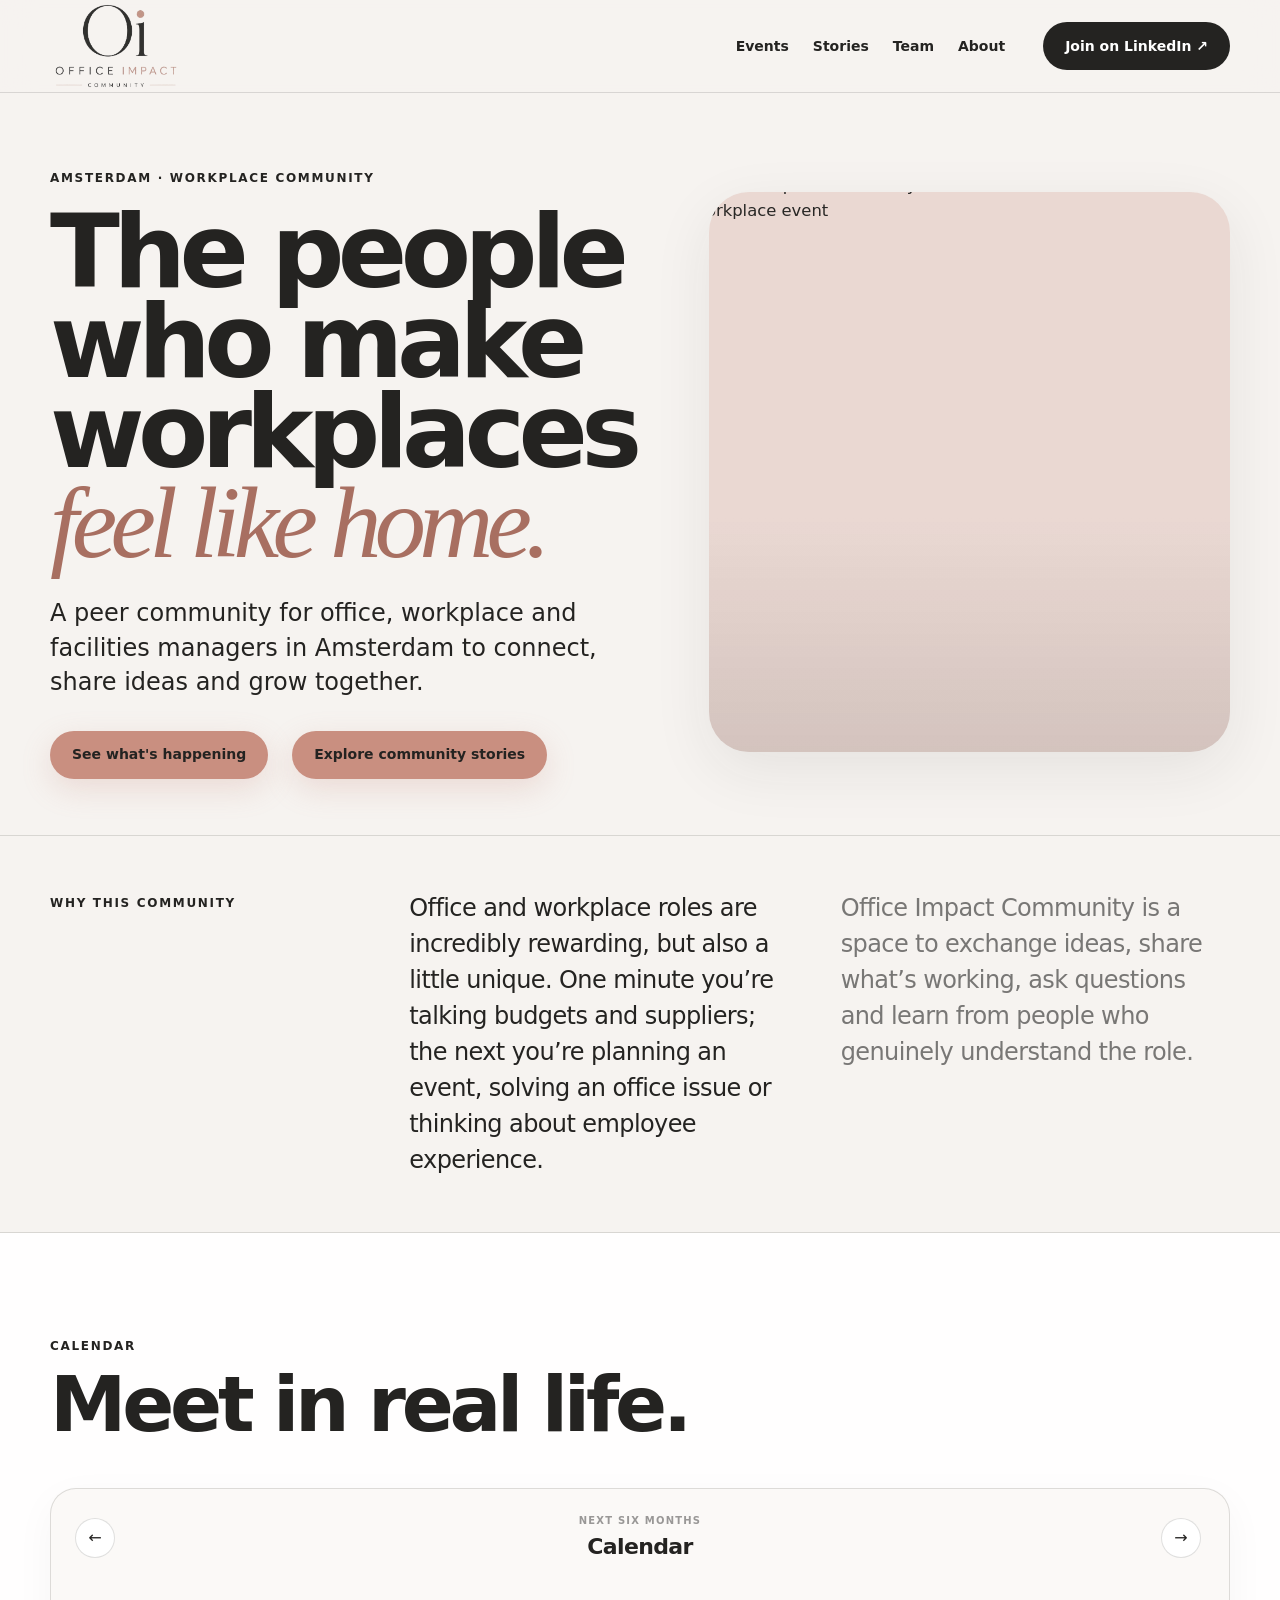
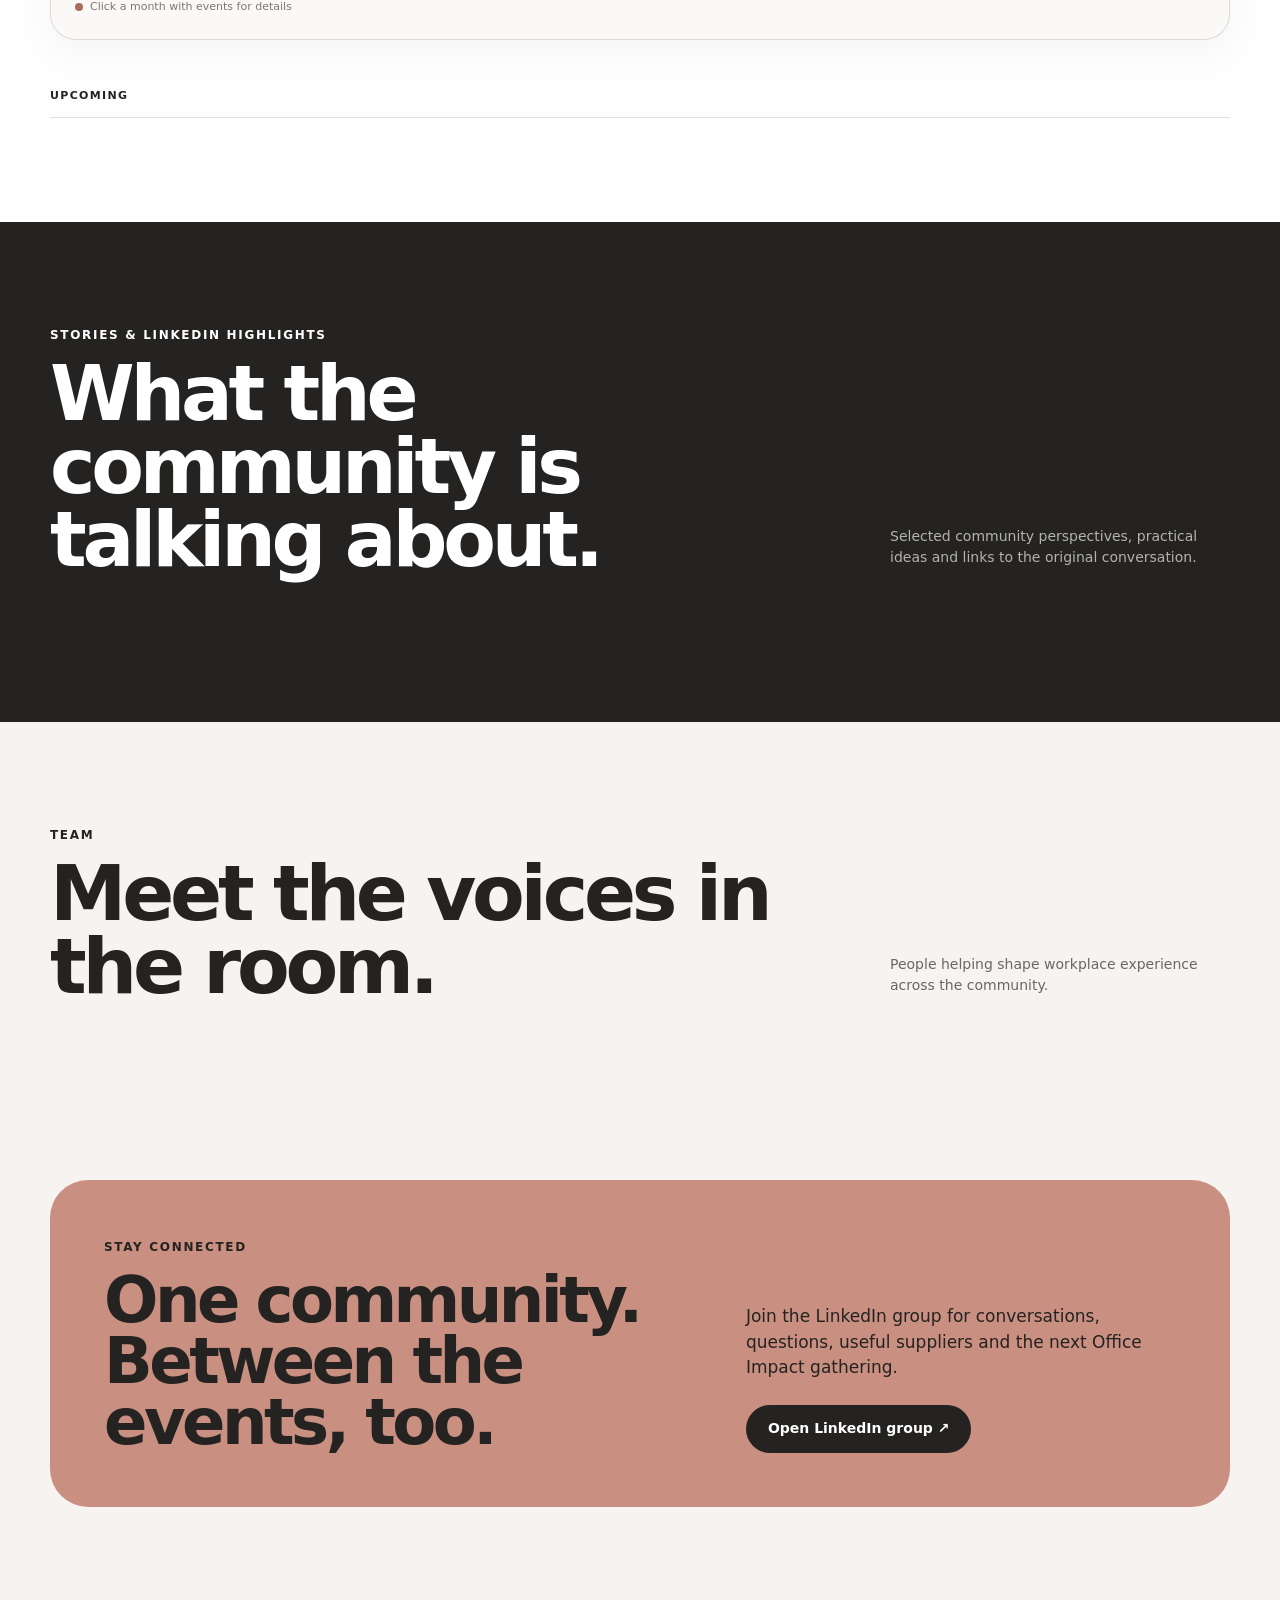
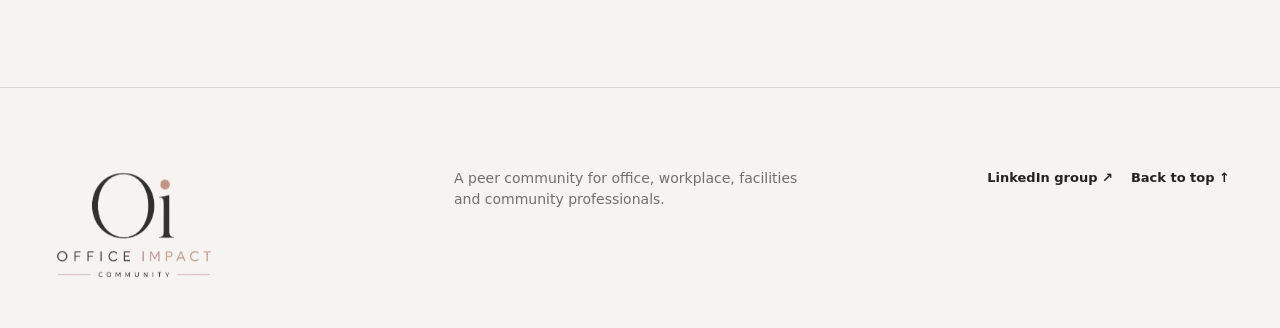
==== index.html @ 06f36a22 "Remove admin links from public homepage" ====
<!doctype html>
<html lang="en">
<head>
  <meta charset="utf-8">
  <meta name="viewport" content="width=device-width, initial-scale=1">
  <meta name="description" content="Office Impact Community - a peer community for the people who shape workplace experience.">
  <meta name="theme-color" content="#242321">
  <meta name="referrer" content="strict-origin-when-cross-origin">
  <meta http-equiv="Content-Security-Policy" content="default-src 'self'; script-src 'self' https://static.cloudflareinsights.com https://cdn.jsdelivr.net; style-src 'self' 'unsafe-inline'; img-src 'self' data: https://ozvtyutfjswajksjzcec.supabase.co; connect-src 'self' https://cloudflareinsights.com https://ozvtyutfjswajksjzcec.supabase.co; font-src 'self'; object-src 'none'; base-uri 'none'; frame-src https://www.google.com https://maps.google.com; form-action 'none'; media-src 'none'; worker-src 'none'">
  <title>Office Impact Community - Workplace community</title>
  <link rel="stylesheet" href="./styles.css">
</head>
<body>
  <div class="nav-transition" id="navTransition" aria-hidden="true">
    <div class="nav-transition__mark">
      <img src="./media/office-impact-logo.png" alt="">
      <span></span>
    </div>
  </div>

  <header class="site-header" id="top">
    <div class="shell site-header__inner">
      <a class="brand brand--logo" href="#top" aria-label="Office Impact Community home">
        <img class="brand-logo" src="./media/office-impact-logo.png" alt="Office Impact Community">
      </a>
      <nav class="main-nav" aria-label="Main navigation">
        <a href="#events">Events</a>
        <a href="#stories">Stories</a>
        <a href="#people">Team</a>
        <a href="#top">About</a>
      </nav>
      <a class="button button--dark header-cta" href="https://www.linkedin.com/groups/42222009/" target="_blank" rel="noopener noreferrer">Join on LinkedIn &nearr;</a>
      <button class="menu-button" type="button" aria-label="Open menu" aria-expanded="false">Menu</button>
    </div>
  </header>

  <main>
    <section class="hero">
      <div class="shell hero-grid">
        <div class="hero-copy">
          <span class="eyebrow">Amsterdam · workplace community</span>
          <h1>The people who make workplaces <em>feel like home.</em></h1>
          <p class="hero-lead">A peer community for office, workplace and facilities managers in Amsterdam to connect, share ideas and grow together.</p>
          <div class="hero-actions">
            <a class="button button--accent" href="#events">See what's happening</a>
            <a class="button button--accent" href="#stories">Explore community stories</a>
            <!--<a class="text-link" href="#stories">Explore community stories <span>&searr;</span></a> -->
          </div>
        </div>
        <div class="hero-art hero-photo">
          <img src="./media/office-impact-hero.jpg" alt="Office Impact community members in conversation at a workplace event">
        </div>
      </div>
    </section>

    <section class="manifesto" id="about">
      <div class="shell manifesto-grid">
        <div>
          <span class="section-kicker">Why this community</span>
        </div>
        <div class="manifesto-copy">
          <p>Office and workplace roles are incredibly rewarding, but also a little unique. One minute you’re talking budgets and suppliers; the next you’re planning an event, solving an office issue or thinking about employee experience.</p>
          <p class="muted">Office Impact Community is a space to exchange ideas, share what’s working, ask questions and learn from people who genuinely understand the role.</p>
        </div>
      </div>
    </section>

    <section class="section section--events" id="events">
      <div class="shell">
        <div class="section-heading">
          <div>
            <span class="section-kicker">Calendar</span>
            <h2>Meet in real life.</h2>
          </div>

        </div>

        <div class="calendar-card">
          <div class="calendar-toolbar">
            <button id="calendarPrev" class="icon-button" type="button" aria-label="Previous six months">&larr;</button>
            <div class="calendar-toolbar__title">
              <span>Next six months</span>
              <strong id="calendarLabel">Calendar</strong>
            </div>
            <button id="calendarNext" class="icon-button" type="button" aria-label="Next six months">&rarr;</button>
          </div>
          <div class="calendar-grid" id="calendarGrid" aria-live="polite"></div>
          <div class="calendar-legend"><span><i></i> Click a month with events for details</span></div>
        </div>

        <div class="event-archive">
          <div class="list-heading" id="eventListHeading">
            <span>Upcoming</span>
            <span></span>
          </div>
          <div class="event-list" id="eventList"></div>
        </div>
      </div>
    </section>

    <section class="section section--stories" id="stories">
      <div class="shell">
        <div class="section-heading section-heading--light">
          <div>
            <span class="section-kicker">Stories & LinkedIn highlights</span>
            <h2>What the community is talking about.</h2>
          </div>
          <div class="section-heading__aside">Selected community perspectives, practical ideas and links to the original conversation.</div>
        </div>
        <div class="story-grid" id="storyGrid"></div>
      </div>
    </section>

    <section class="section section--people" id="people">
      <div class="shell">
        <div class="section-heading">
          <div>
            <span class="section-kicker">Team</span>
            <h2>Meet the voices in the room.</h2>
          </div>
          <div class="section-heading__aside">People helping shape workplace experience across the community.</div>
        </div>
        <div class="people-grid" id="peopleGrid"></div>
      </div>
    </section>

    <section class="section section--join">
      <div class="shell join-card">
        <div>
          <span class="section-kicker">Stay connected</span>
          <h2>One community.<br>Between the events, too.</h2>
        </div>
        <div class="join-card__copy">
          <p>Join the LinkedIn group for conversations, questions, useful suppliers and the next Office Impact gathering.</p>
          <a class="button button--dark" href="https://www.linkedin.com/groups/42222009/" target="_blank" rel="noopener noreferrer">Open LinkedIn group &nearr;</a>
        </div>
      </div>
    </section>
  </main>

  <footer class="footer">
    <div class="shell footer-grid">
      <a class="brand brand--footer brand--logo" href="#top" aria-label="Office Impact Community home">
        <img class="brand-logo brand-logo--footer" src="./media/office-impact-logo.png" alt="Office Impact Community">
      </a>
      <p>A peer community for office, workplace, facilities and community professionals.</p>
     <div class="footer-links">
  <a href="https://www.linkedin.com/groups/42222009/" target="_blank" rel="noopener noreferrer">LinkedIn group &nearr;</a>
  <a href="#top">Back to top &uarr;</a>
</div>

    </div>
  </footer>

  <dialog class="content-dialog" id="contentDialog">
    <button class="dialog-close" id="dialogClose" type="button" aria-label="Close">&times;</button>
    <div id="dialogContent"></div>
  </dialog>

  <script type="module" src="./app.js?v=20261119-live-stage"></script>
  <!-- Cloudflare Web Analytics -->
  <script type="module" src="https://static.cloudflareinsights.com/beacon.min.js" data-cf-beacon='{"token":"b1084d1e83cb46878382c1d0899560a3"}'></script>
  <!-- End Cloudflare Web Analytics -->
</body>
</html>
---- styles.css ----
:root{
  --ink:#242321;
  --paper:#f6f3f0;
  --paper-2:#ebe5e0;
  --accent:#c98f80;
  --accent-deep:#a86f61;
  --blush:#ead8d2;
  --sand:#ded4cd;
  --taupe:#b8aaa2;
  --line:rgba(36,35,33,.14);
  --white:#fffefe;
  --radius:26px;
  --shadow:0 18px 60px rgba(36,35,33,.08);
}

*{box-sizing:border-box}
html{scroll-behavior:smooth}
body{
  margin:0;
  background:var(--paper);
  color:var(--ink);
  font-family:Inter,ui-sans-serif,system-ui,-apple-system,BlinkMacSystemFont,"Segoe UI",sans-serif;
  line-height:1.5;
}
a{color:inherit;text-decoration:none}
button,input,textarea,select{font:inherit}
button{color:inherit}
img{max-width:100%;display:block}
.shell{width:min(1180px,calc(100% - 40px));margin:0 auto}

.site-header{
  position:sticky;
  top:0;
  z-index:30;
  background:rgba(246,243,240,.93);
  backdrop-filter:blur(16px);
  border-bottom:1px solid var(--line);
  transition:box-shadow .25s ease,background .25s ease;
}
.site-header.is-scrolled{box-shadow:0 8px 28px rgba(36,35,33,.06);background:rgba(246,243,240,.97)}
.site-header__inner{min-height:92px;display:flex;align-items:center;gap:28px}
.brand{display:inline-flex;align-items:center;gap:10px;font-weight:800;letter-spacing:-.03em}
.brand--logo{line-height:0}
.brand-logo{width:132px;height:auto;mix-blend-mode:multiply}
.brand-logo--footer{width:168px}
.main-nav{display:flex;gap:24px;margin-left:auto;font-size:14px;font-weight:650}
.main-nav a{position:relative}
.main-nav a::after{content:"";position:absolute;left:0;bottom:-5px;width:100%;height:1px;background:currentColor;transform:scaleX(0);transform-origin:left;transition:transform .2s ease}
.main-nav a:hover::after,.main-nav a:focus-visible::after{transform:scaleX(1)}
.header-cta{margin-left:10px}
.menu-button{display:none;background:none;border:0;font-weight:700;cursor:pointer}

.button{
  display:inline-flex;
  align-items:center;
  justify-content:center;
  min-height:48px;
  padding:0 22px;
  border-radius:999px;
  font-weight:750;
  font-size:14px;
  transition:transform .18s ease,box-shadow .18s ease,background .18s ease;
}
.button:hover,.button:focus-visible{transform:translateY(-2px)}
.button--dark{background:var(--ink);color:white}
.button--accent{background:var(--accent);color:var(--ink);box-shadow:0 10px 30px rgba(201,143,128,.24)}
.text-link{display:inline-flex;gap:10px;align-items:center;font-weight:700;border-bottom:1px solid currentColor;padding-bottom:3px}

.hero{padding:72px 0 56px;overflow:hidden}
.hero-grid{display:grid;grid-template-columns:1.08fr .92fr;gap:48px;align-items:center}
.eyebrow,.section-kicker{text-transform:uppercase;font-size:12px;font-weight:800;letter-spacing:.14em}
.hero h1{font-size:clamp(58px,8vw,108px);line-height:.88;letter-spacing:-.065em;margin:18px 0 28px;max-width:760px;font-weight:800}
.hero h1 em{font-family:Georgia,"Times New Roman",serif;font-weight:400;color:var(--accent-deep)}
.hero-lead{font-size:clamp(18px,2vw,24px);line-height:1.42;max-width:680px;margin:0 0 32px}
.hero-actions{display:flex;align-items:center;gap:24px;flex-wrap:wrap}
.hero-art.hero-photo{min-height:560px;position:relative;overflow:hidden;border-radius:40px;background:var(--blush);box-shadow:var(--shadow)}
.hero-art.hero-photo img{position:absolute;inset:-2%;width:104%;height:104%;object-fit:cover;object-position:center center;transform:translate3d(0,var(--hero-shift,0),0) scale(1.025);will-change:transform}
.hero-art.hero-photo::after{content:"";position:absolute;inset:0;pointer-events:none;background:linear-gradient(180deg,rgba(255,255,255,.02) 58%,rgba(17,17,17,.10) 100%)}

.manifesto{border-top:1px solid var(--line);border-bottom:1px solid var(--line);padding:54px 0}
.manifesto-grid{display:grid;grid-template-columns:.55fr 1.45fr;gap:48px}
.manifesto-copy{display:grid;grid-template-columns:1fr 1fr;gap:42px;font-size:24px;letter-spacing:-.025em}
.manifesto-copy p{margin:0}
.muted{color:rgba(17,17,17,.55)}

.section{padding:100px 0}
.section-heading{display:grid;grid-template-columns:1fr 340px;gap:36px;align-items:end;margin-bottom:46px}
.section-heading h2{font-size:clamp(44px,6vw,78px);line-height:.95;letter-spacing:-.055em;margin:12px 0 0}
.section-heading__aside{font-size:14px;color:rgba(17,17,17,.62);padding-bottom:8px}
.section-heading--light .section-heading__aside{color:rgba(255,255,255,.65)}

.section--events{background:var(--white)}
.calendar-card{border:1px solid var(--line);border-radius:var(--radius);padding:24px;background:#fbf9f7;box-shadow:0 12px 42px rgba(36,35,33,.04)}
.calendar-toolbar{display:grid;grid-template-columns:44px 1fr 44px;align-items:center;gap:14px;margin-bottom:20px}
.calendar-toolbar__title{text-align:center;display:flex;flex-direction:column;gap:2px}
.calendar-toolbar__title span{font-size:10px;text-transform:uppercase;letter-spacing:.12em;font-weight:800;color:rgba(17,17,17,.42)}
.calendar-toolbar strong{font-size:22px;letter-spacing:-.03em}
.icon-button{width:40px;height:40px;border-radius:50%;border:1px solid var(--line);background:white;cursor:pointer;transition:transform .16s ease,border-color .16s ease,opacity .16s ease}
.icon-button:hover:not(:disabled),.icon-button:focus-visible:not(:disabled){transform:translateY(-1px);border-color:rgba(17,17,17,.32)}
.icon-button:disabled{opacity:.28;cursor:not-allowed}
.calendar-grid{overflow:hidden}
.month-overview{display:grid;grid-template-columns:repeat(6,minmax(0,1fr));gap:8px}
.month-tile{min-width:0;min-height:116px;border:1px solid var(--line);border-radius:18px;background:rgba(255,255,255,.72);padding:16px;display:flex;flex-direction:column;align-items:flex-start;justify-content:space-between;text-align:left;color:var(--ink);font:inherit}
button.month-tile{cursor:pointer}
.month-tile.has-events{background:var(--blush);border-color:rgba(168,111,97,.24)}
.month-tile__name{font-size:11px;font-weight:900;letter-spacing:.12em}
.month-tile__count{font-size:12px;color:rgba(17,17,17,.62)}
.month-tile__days{font-size:20px;line-height:1;font-weight:800;letter-spacing:-.04em}
.calendar-legend{display:flex;gap:20px;margin-top:16px;font-size:11px;color:rgba(17,17,17,.55)}
.calendar-legend span{display:flex;align-items:center;gap:7px}
.calendar-legend i{width:8px;height:8px;border-radius:50%;background:var(--accent-deep)}
.event-archive{margin-top:48px}
.list-heading{display:flex;justify-content:space-between;align-items:center;border-bottom:1px solid var(--line);padding-bottom:12px;margin-bottom:4px;text-transform:uppercase;font-weight:800;font-size:11px;letter-spacing:.12em}
.event-view-toggle{display:inline-flex;padding:3px;border:1px solid var(--line);border-radius:999px;background:var(--paper)}
.event-view-toggle__button{border:0;background:transparent;padding:8px 12px;border-radius:999px;font-size:10px;font-weight:850;letter-spacing:.08em;text-transform:uppercase;cursor:pointer}
.event-view-toggle__button.is-active{background:var(--ink);color:white}
.event-view-count{color:rgba(17,17,17,.48)}
.event-item{display:grid;grid-template-columns:92px 1fr auto;gap:24px;align-items:center;padding:24px 0;border-bottom:1px solid var(--line)}
.event-item--clickable{cursor:pointer;outline:none;transition:padding-left .18s ease,background .18s ease}
.event-item--clickable:hover,.event-item--clickable:focus-visible{padding-left:8px;background:linear-gradient(90deg,rgba(234,216,210,.32),transparent 55%)}
.event-item--empty{grid-template-columns:1fr}
.event-date{width:76px;height:76px;border-radius:20px;background:var(--paper);display:flex;flex-direction:column;justify-content:center;align-items:center}
.event-date strong{font-size:28px;line-height:1}
.event-date span{font-size:11px;text-transform:uppercase;font-weight:800;letter-spacing:.1em;margin-top:5px}
.event-info h3{margin:0 0 6px;font-size:24px;letter-spacing:-.035em}
.event-info p{margin:0;color:rgba(17,17,17,.58);font-size:14px}
.event-open{font-size:24px;padding:12px}

.section--stories{background:var(--ink);color:white}
.story-grid{display:grid;grid-template-columns:repeat(12,1fr);gap:16px}
.story-card{grid-column:span 4;min-height:390px;border:1px solid rgba(255,255,255,.18);border-radius:var(--radius);padding:0;display:flex;flex-direction:column;position:relative;overflow:hidden;background:rgba(255,255,255,.03)}
.story-card:nth-child(1){grid-column:span 8;background:var(--accent-deep);color:white}
.story-card:nth-child(2){background:var(--accent);color:var(--ink)}
.story-card:nth-child(3){background:var(--sand);color:var(--ink)}
.story-card__body{padding:26px;display:flex;flex-direction:column;flex:1;min-width:0}
.story-card--with-image{display:grid;grid-template-columns:minmax(0,1.08fr) minmax(240px,.92fr)}
.story-card__image{order:2;min-width:0;overflow:hidden;background:rgba(255,255,255,.08)}
.story-card__image img{width:100%;height:100%;min-height:390px;object-fit:cover}
.story-card--with-thumbnail{min-height:390px}
.story-card__thumb{width:40%;margin:22px 0 0 26px;overflow:hidden;background:transparent;border:0;border-radius:14px;display:flex;align-items:flex-start;justify-content:flex-start}
.story-card__thumb img{display:block;width:auto;height:auto;max-width:100%;max-height:132px;object-fit:contain;object-position:left top;border-radius:12px}
.story-card--with-thumbnail .story-card__body{padding-top:20px}
.story-card__meta{display:flex;justify-content:space-between;gap:12px;font-size:11px;text-transform:uppercase;letter-spacing:.12em;font-weight:800;opacity:.72}
.story-card h3{font-size:32px;line-height:1.04;letter-spacing:-.045em;margin:auto 0 14px}
.story-card:nth-child(1) h3{font-size:46px;max-width:650px}
.story-card p{margin:0 0 22px;opacity:.8;max-width:620px}
.story-card__footer{display:flex;justify-content:space-between;align-items:center;gap:16px;font-size:13px;font-weight:700}
.story-card button{border:0;background:none;color:inherit;font-weight:800;padding:0;cursor:pointer}

.section--people{background:var(--paper)}
.people-grid{display:grid;grid-template-columns:repeat(4,1fr);gap:16px}
.person-card{border-radius:var(--radius);overflow:hidden;background:var(--white);border:1px solid var(--line)}
.person-card--interactive{cursor:pointer;outline:none}
.person-avatar{aspect-ratio:1/1;display:grid;place-items:center;font-size:72px;font-weight:800;letter-spacing:-.08em;background:var(--blush);position:relative}
.person-card:nth-child(2n) .person-avatar{background:var(--paper-2)}
.person-card:nth-child(3n) .person-avatar{background:#e3cbc4}
.person-card:nth-child(4n) .person-avatar{background:#d8d0cb}
.person-avatar img{width:100%;height:100%;object-fit:cover;position:absolute;inset:0}
.person-copy{padding:22px}
.person-copy h3{margin:0 0 4px;font-size:22px;letter-spacing:-.03em}
.person-copy .role{font-size:13px;color:rgba(17,17,17,.58);line-height:1.45}
.office-impact-role{margin-top:7px;font-size:11px;font-weight:800;text-transform:uppercase;letter-spacing:.06em;color:var(--accent-deep);line-height:1.4}
.person-short-bio{margin:14px 0 0;font-size:14px;color:rgba(17,17,17,.7);display:-webkit-box;-webkit-line-clamp:3;-webkit-box-orient:vertical;overflow:hidden}
.person-actions{display:flex;align-items:center;justify-content:space-between;gap:14px;margin-top:16px;flex-wrap:wrap}
.person-actions .profile-link,.person-actions a{font-size:12px;font-weight:800}
.person-actions a{border-bottom:1px solid currentColor}

.section--join{padding-top:30px}
.join-card{display:grid;grid-template-columns:1.15fr .85fr;gap:60px;background:var(--accent);border-radius:38px;padding:54px;align-items:end}
.join-card h2{font-size:clamp(44px,5vw,72px);line-height:.95;letter-spacing:-.055em;margin:12px 0 0}
.join-card__copy{font-size:17px}
.join-card__copy p{margin:0 0 24px;max-width:520px}

.footer{padding:80px 0 46px;margin-top:80px;border-top:1px solid var(--line)}
.footer-grid{display:grid;grid-template-columns:1fr 1fr 1fr;gap:32px;align-items:start}
.footer p{margin:0;color:rgba(17,17,17,.58);font-size:14px;max-width:360px}
.footer-links{display:flex;gap:18px;justify-content:flex-end;font-size:13px;font-weight:750;flex-wrap:wrap}

.content-dialog{width:min(760px,calc(100% - 28px));max-height:min(86vh,900px);overflow:auto;overscroll-behavior:contain;border:0;border-radius:30px;padding:0;background:var(--white);color:var(--ink);box-shadow:0 28px 110px rgba(17,17,17,.28)}
.content-dialog::backdrop{background:rgba(17,17,17,.54);backdrop-filter:blur(6px)}
.dialog-close{position:sticky;top:16px;float:right;z-index:2;margin:16px 16px 0 0;width:42px;height:42px;border:1px solid var(--line);border-radius:50%;background:rgba(255,255,255,.92);font-size:24px;line-height:1;cursor:pointer}
.dialog-body{padding:60px 54px 48px}
.dialog-body h2{font-size:clamp(38px,6vw,64px);line-height:.98;letter-spacing:-.055em;margin:12px 0 16px}
.dialog-meta{display:flex;gap:10px;flex-wrap:wrap;color:rgba(17,17,17,.55);font-size:13px;margin-bottom:30px}
.dialog-copy{font-size:17px;line-height:1.72}
.dialog-copy p:first-child{margin-top:0}
.dialog-copy a{border-bottom:1px solid currentColor}
.dialog-source{display:inline-flex;margin-top:24px;font-size:13px;font-weight:800;border-bottom:1px solid currentColor;padding-bottom:2px}
.story-dialog__image{margin:0 0 30px;border:1px solid var(--line);border-radius:20px;overflow:hidden;background:var(--paper);display:flex;align-items:center;justify-content:center}
.story-dialog__image img{display:block;width:auto;max-width:100%;height:auto;max-height:min(58vh,640px);margin:0 auto;object-fit:contain}
.event-location{display:grid;gap:14px;margin-top:30px;padding-top:24px;border-top:1px solid var(--line);align-items:stretch}
.event-location--1{grid-template-columns:minmax(0,1fr)}
.event-location--2{grid-template-columns:minmax(0,.85fr) minmax(0,1.15fr)}
.event-location--3{grid-template-columns:minmax(0,.78fr) minmax(0,1fr) minmax(0,1.22fr)}
.event-location__panel{min-width:0;min-height:190px}
.event-location__details{border:1px solid var(--line);border-radius:18px;background:var(--paper);padding:18px;display:flex;flex-direction:column;align-items:flex-start;justify-content:center}
.event-location__label{font-size:10px;text-transform:uppercase;letter-spacing:.12em;font-weight:850;color:var(--accent-deep);margin-bottom:8px}
.event-location__details strong{font-size:16px;line-height:1.3;margin-bottom:5px}
.event-location__details p{margin:0;color:rgba(17,17,17,.58);font-size:13px;line-height:1.5}
.event-location__image{margin:0;border:1px solid var(--line);border-radius:18px;overflow:hidden;background:var(--paper)}
.event-location__image img{display:block;width:100%;height:100%;min-height:190px;object-fit:cover}
.event-location__map{border:1px solid var(--line);border-radius:18px;overflow:hidden;background:var(--paper)}
.event-location__map iframe{display:block;width:100%;height:100%;min-height:190px;border:0}
.dialog-event-list{display:grid;gap:10px;margin-top:28px}
.dialog-event-choice{border:1px solid var(--line);border-radius:16px;background:var(--paper);padding:16px 18px;text-align:left;display:grid;grid-template-columns:110px minmax(0,1fr);gap:4px 14px;color:var(--ink);font:inherit;cursor:pointer}
.dialog-event-choice:hover,.dialog-event-choice:focus-visible{border-color:rgba(17,17,17,.30);background:var(--white);outline:none}
.dialog-event-choice span{grid-row:1/3;font-size:11px;font-weight:800;text-transform:uppercase;letter-spacing:.06em;color:var(--accent-deep);padding-top:2px}
.dialog-event-choice strong{font-size:15px}
.dialog-event-choice small{font-size:11px;color:rgba(17,17,17,.55)}
.person-dialog__header{display:grid;grid-template-columns:180px minmax(0,1fr);gap:28px;align-items:center;margin-bottom:30px}
.person-dialog__avatar{aspect-ratio:1/1;border-radius:22px;overflow:hidden;background:var(--blush);display:grid;place-items:center;font-size:56px;font-weight:800;letter-spacing:-.06em;position:relative}
.person-dialog__avatar img{position:absolute;inset:0;width:100%;height:100%;object-fit:cover}
.person-dialog__header h2{margin-bottom:12px}
.person-dialog .dialog-meta{margin-bottom:0}
.person-dialog__office-role{margin-top:14px;padding-top:12px;border-top:1px solid var(--line);display:flex;flex-direction:column;gap:2px}
.person-dialog__office-role span{font-size:10px;font-weight:850;text-transform:uppercase;letter-spacing:.12em;color:var(--accent-deep)}
.person-dialog__office-role strong{font-size:14px;line-height:1.4}
.person-dialog__bio{white-space:pre-line}
.error-box{padding:24px;border:1px solid var(--line);border-radius:18px;background:var(--paper);color:rgba(17,17,17,.72)}

/* Subtle motion system */
.nav-transition{position:fixed;inset:0;z-index:100;display:grid;place-items:center;pointer-events:none;background:rgba(246,243,240,.72);backdrop-filter:blur(7px);opacity:0;visibility:hidden;transition:opacity .16s ease,visibility .16s ease}
.nav-transition.is-active{opacity:1;visibility:visible}
.nav-transition__mark{display:flex;flex-direction:column;align-items:center;gap:12px;transform:translateY(5px) scale(.98);transition:transform .24s ease}
.nav-transition.is-active .nav-transition__mark{transform:translateY(0) scale(1)}
.nav-transition__mark img{width:118px;mix-blend-mode:multiply}
.nav-transition__mark span{width:0;height:2px;background:var(--accent-deep);border-radius:2px;transition:width .28s ease .04s}
.nav-transition.is-active .nav-transition__mark span{width:74px}

.motion-ready .reveal{opacity:0;transform:translateY(18px);transition:opacity .62s cubic-bezier(.22,.61,.36,1),transform .62s cubic-bezier(.22,.61,.36,1)}
.motion-ready .reveal.is-visible{opacity:1;transform:translateY(0)}
.motion-ready .reveal-delay-1{transition-delay:.03s}
.motion-ready .reveal-delay-2{transition-delay:.09s}
.motion-ready .reveal-delay-3{transition-delay:.15s}
.motion-ready .reveal-delay-4{transition-delay:.21s}

.tilt-card{--tilt-x:0deg;--tilt-y:0deg;transform:perspective(900px) rotateX(var(--tilt-x)) rotateY(var(--tilt-y));transform-style:preserve-3d;transition:transform .16s ease,box-shadow .18s ease,border-color .18s ease}
.tilt-card:hover,.tilt-card:focus-visible{box-shadow:0 18px 44px rgba(36,35,33,.10);border-color:rgba(36,35,33,.24)}
.section--stories .tilt-card:hover{box-shadow:0 22px 52px rgba(0,0,0,.22);border-color:rgba(255,255,255,.32)}

@media (max-width:980px){
  .main-nav,.header-cta{display:none}
  .menu-button{display:block;margin-left:auto}
  .site-header.is-open .main-nav{display:flex;position:absolute;left:0;right:0;top:92px;padding:24px 20px;background:var(--paper);flex-direction:column;border-bottom:1px solid var(--line)}
  .hero-grid,.join-card{grid-template-columns:1fr}
  .hero-art.hero-photo{min-height:470px}
  .manifesto-grid{grid-template-columns:1fr}
  .section-heading{grid-template-columns:1fr}
  .section-heading__aside{max-width:620px}
  .month-overview{grid-template-columns:repeat(3,minmax(0,1fr))}
  .story-card,.story-card:nth-child(1){grid-column:span 6}
  .story-card--with-image{grid-template-columns:1fr}
  .story-card--with-image .story-card__image{order:0}
  .story-card__image img{min-height:240px;max-height:280px}
  .story-card__thumb{width:40%;margin:20px 0 0 24px}
  .story-card__thumb img{max-height:122px}
  .people-grid{grid-template-columns:repeat(2,1fr)}
  .footer-grid{grid-template-columns:1fr 1fr}
  .footer-links{justify-content:flex-start}
  .footer p{grid-column:1/-1;grid-row:2}
}

@media (max-width:640px){
  .shell{width:min(100% - 24px,1180px)}
  .site-header__inner{min-height:76px}
  .site-header.is-open .main-nav{top:76px}
  .brand-logo{width:112px}
  .hero{padding-top:48px}
  .hero h1{font-size:58px}
  .hero-art.hero-photo{min-height:390px;border-radius:28px}
  .hero-art.hero-photo img{object-position:54% center}
  .manifesto-copy{grid-template-columns:1fr;font-size:20px}
  .section{padding:72px 0}
  .section-heading{margin-bottom:30px}
  .section-heading h2{font-size:48px}
  .calendar-card{padding:16px}
  .calendar-toolbar{grid-template-columns:40px 1fr 40px;margin-bottom:14px}
  .calendar-toolbar strong{font-size:17px}
  .month-overview{display:flex;overflow-x:auto;gap:8px;padding-bottom:6px;scroll-snap-type:x proximity;overscroll-behavior-inline:contain}
  .month-overview::-webkit-scrollbar{height:5px}
  .month-overview::-webkit-scrollbar-thumb{background:rgba(36,35,33,.18);border-radius:99px}
  .month-tile{flex:0 0 118px;min-height:104px;padding:14px;scroll-snap-align:start}
  .month-tile__days{font-size:18px}
  .event-archive{margin-top:34px}
  .event-item{grid-template-columns:66px 1fr auto;gap:14px}
  .event-date{width:62px;height:62px;border-radius:16px}
  .event-date strong{font-size:23px}
  .event-info h3{font-size:20px}
  .event-view-toggle__button{padding:7px 9px;font-size:9px}
  .story-card,.story-card:nth-child(1){grid-column:1/-1;min-height:330px}
  .story-card__body{padding:22px}
  .story-card:nth-child(1) h3{font-size:36px}
  .story-card__image img{min-height:210px;max-height:240px}
  .story-card__thumb{width:40%;margin:18px 0 0 22px}
  .story-card__thumb img{max-height:110px}
  .story-card--with-thumbnail .story-card__body{padding-top:18px}
  .story-dialog__image{margin-bottom:24px;border-radius:16px}
  .story-dialog__image img{max-height:65vh}
  .people-grid{grid-template-columns:1fr 1fr}
  .person-copy{padding:16px}
  .person-copy h3{font-size:18px}
  .person-copy .role{font-size:12px}
  .office-impact-role{font-size:10px;margin-top:6px}
  .person-short-bio{display:-webkit-box;font-size:12px;line-height:1.45;-webkit-line-clamp:2;margin-top:10px}
  .person-avatar{font-size:52px}
  .join-card{padding:36px 26px;border-radius:28px}
  .footer{margin-top:60px}
  .footer-grid{grid-template-columns:1fr}
  .footer-links{justify-content:flex-start}
  .dialog-body{padding:50px 24px 36px}
  .person-dialog__header{grid-template-columns:110px minmax(0,1fr);gap:18px;align-items:start}
  .person-dialog__avatar{border-radius:18px;font-size:38px}
  .person-dialog__header h2{font-size:36px}
  .dialog-event-choice{grid-template-columns:1fr;gap:4px;padding:14px}
  .dialog-event-choice span{grid-row:auto}
  .event-location,.event-location--1,.event-location--2,.event-location--3{grid-template-columns:1fr}
  .event-location__panel,.event-location__image img,.event-location__map iframe{min-height:180px}
}

@media (prefers-reduced-motion:reduce){
  html{scroll-behavior:auto}
  *,*::before,*::after{animation-duration:.01ms!important;animation-iteration-count:1!important;transition-duration:.01ms!important;scroll-behavior:auto!important}
  .tilt-card{transform:none!important}
  .hero-art.hero-photo img{transform:scale(1.025)}
  .nav-transition{display:none}
}

/* Unified Entry model */
.entry-event-info{margin:0 0 28px;padding:18px 20px;border:1px solid var(--line);border-radius:18px;background:var(--paper);display:flex;flex-direction:column;align-items:flex-start;gap:5px}
.entry-event-info__label{font-size:10px;text-transform:uppercase;letter-spacing:.12em;font-weight:850;color:var(--accent-deep)}
.entry-event-info strong{font-size:17px;line-height:1.3}
.entry-event-info p{margin:0;color:rgba(17,17,17,.58);font-size:13px;line-height:1.5}
.entry-event-photo{margin-bottom:30px}
.entry-event-photo img{max-height:min(64vh,720px)}

@media (max-width:640px){
  .entry-event-info{padding:16px;margin-bottom:22px}
  .entry-event-photo img{max-height:68vh}
}

/* Mobile compact layout */
@media (max-width:640px){

  /* More compact hero */
  .hero{
    padding:26px 0 36px;
  }

  .hero-grid{
    gap:26px;
  }

  .hero h1{
    font-size:52px;
    line-height:.88;
    margin:10px 0 20px;
  }

  .hero-lead{
    font-size:18px;
    line-height:1.38;
    margin-bottom:22px;
  }

  /* Two CTAs next to each other */
  .hero-actions{
    display:grid;
    grid-template-columns:.95fr 1.05fr;
    gap:10px;
    width:100%;
  }

  .hero-actions > a{
    width:100%;
    min-height:54px;
    padding:11px 12px;
    display:flex;
    align-items:center;
    justify-content:center;
    text-align:center;
    font-size:14px;
    line-height:1.15;
    border-radius:999px;
    white-space:normal;
  }

  .hero-actions .text-link{
    border-bottom:0;
    padding-bottom:11px;
  }

  /* Bring image closer and make hero shorter */
  .hero-art.hero-photo{
    min-height:330px;
    border-radius:26px;
  }

  /* Generally reduce large mobile section gaps */
  .manifesto{
    padding:40px 0;
  }

  .manifesto-grid{
    gap:22px;
  }

  .section{
    padding:56px 0;
  }

  .section-heading{
    gap:16px;
    margin-bottom:26px;
  }

  .footer{
    margin-top:42px;
  }
}

/* Tighten final mobile sections */
@media (max-width:640px){

  /* Less space after People */
  .section--people{
    padding-bottom:28px;
  }

  /* Pull Stay Connected closer to the previous section */
  .section--join{
    padding-top:18px;
    padding-bottom:24px;
  }

  /* Slightly more compact card */
  .join-card{
    padding:32px 26px;
    gap:28px;
  }

  .join-card h2{
    margin-top:8px;
  }

  /* Remove the large gap before footer */
  .footer{
    margin-top:20px;
    padding-top:38px;
  }
}
/* Final mobile vertical spacing */
@media (max-width:640px){

  /* End People section sooner */
  section.section--people{
    padding-bottom:20px !important;
  }

  /* Minimal space around Stay Connected */
  section.section--join{
    padding-top:12px !important;
    padding-bottom:20px !important;
  }

  /* Keep the card itself compact */
  .join-card{
    padding:30px 26px !important;
    gap:24px !important;
  }

  .join-card h2{
    margin-top:8px;
  }

  .join-card__copy p{
    margin-bottom:20px;
  }

  /* Remove the large blank zone after the card */
  footer.footer{
    margin-top:0 !important;
    padding-top:30px !important;
    padding-bottom:30px !important;
  }
}


/* Compact metadata for online events: no oversized venue/location card. */
.dialog-online-line{
  display:flex;
  align-items:center;
  flex-wrap:wrap;
  gap:8px 14px;
  margin:22px 0 26px;
  color:rgba(17,17,17,.58);
  font-size:13px;
  line-height:1.5;
}
.dialog-online-line strong{
  color:var(--accent-deep);
  font-weight:850;
}
.dialog-online-line a{
  color:var(--ink);
  font-weight:800;
  border-bottom:1px solid currentColor;
  padding-bottom:2px;
  text-decoration:none;
}

/* Visible administration entry point */
.nav-admin-link{
  color:var(--accent-deep);
  font-weight:850;
}
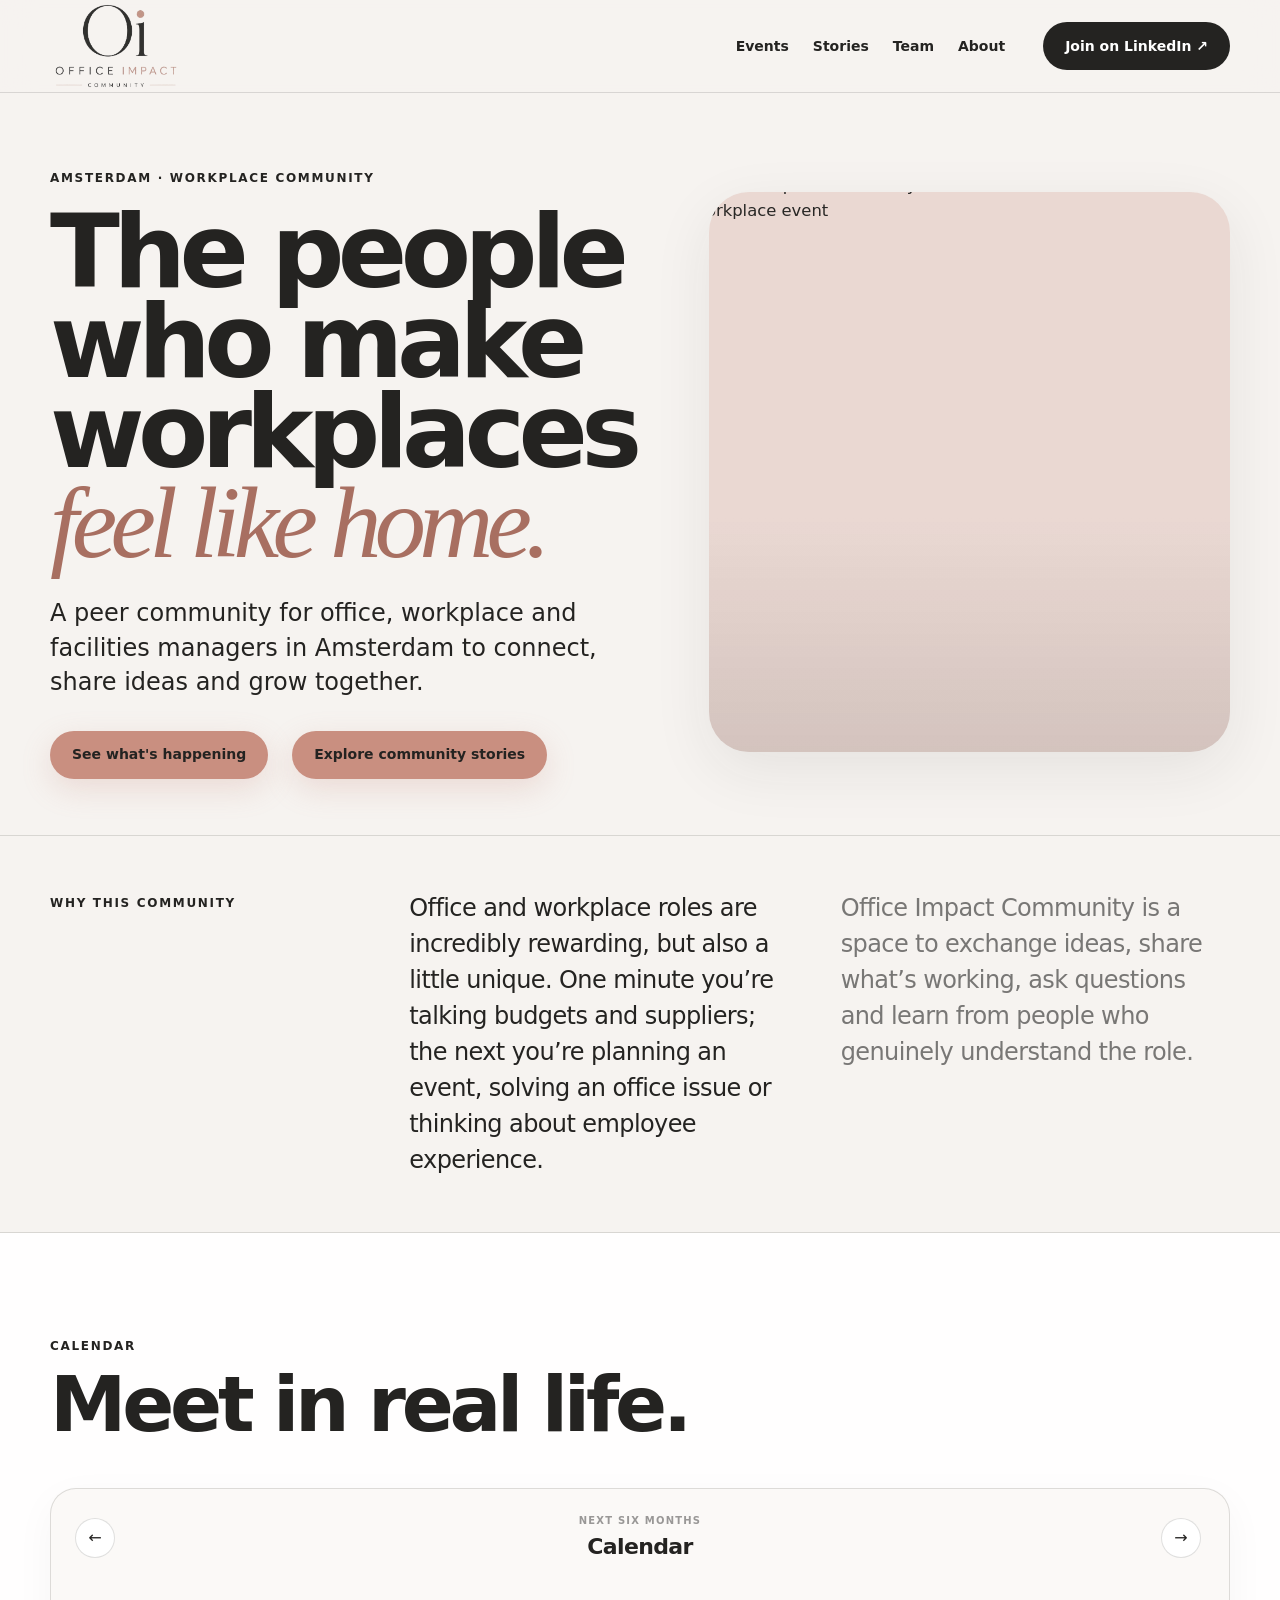
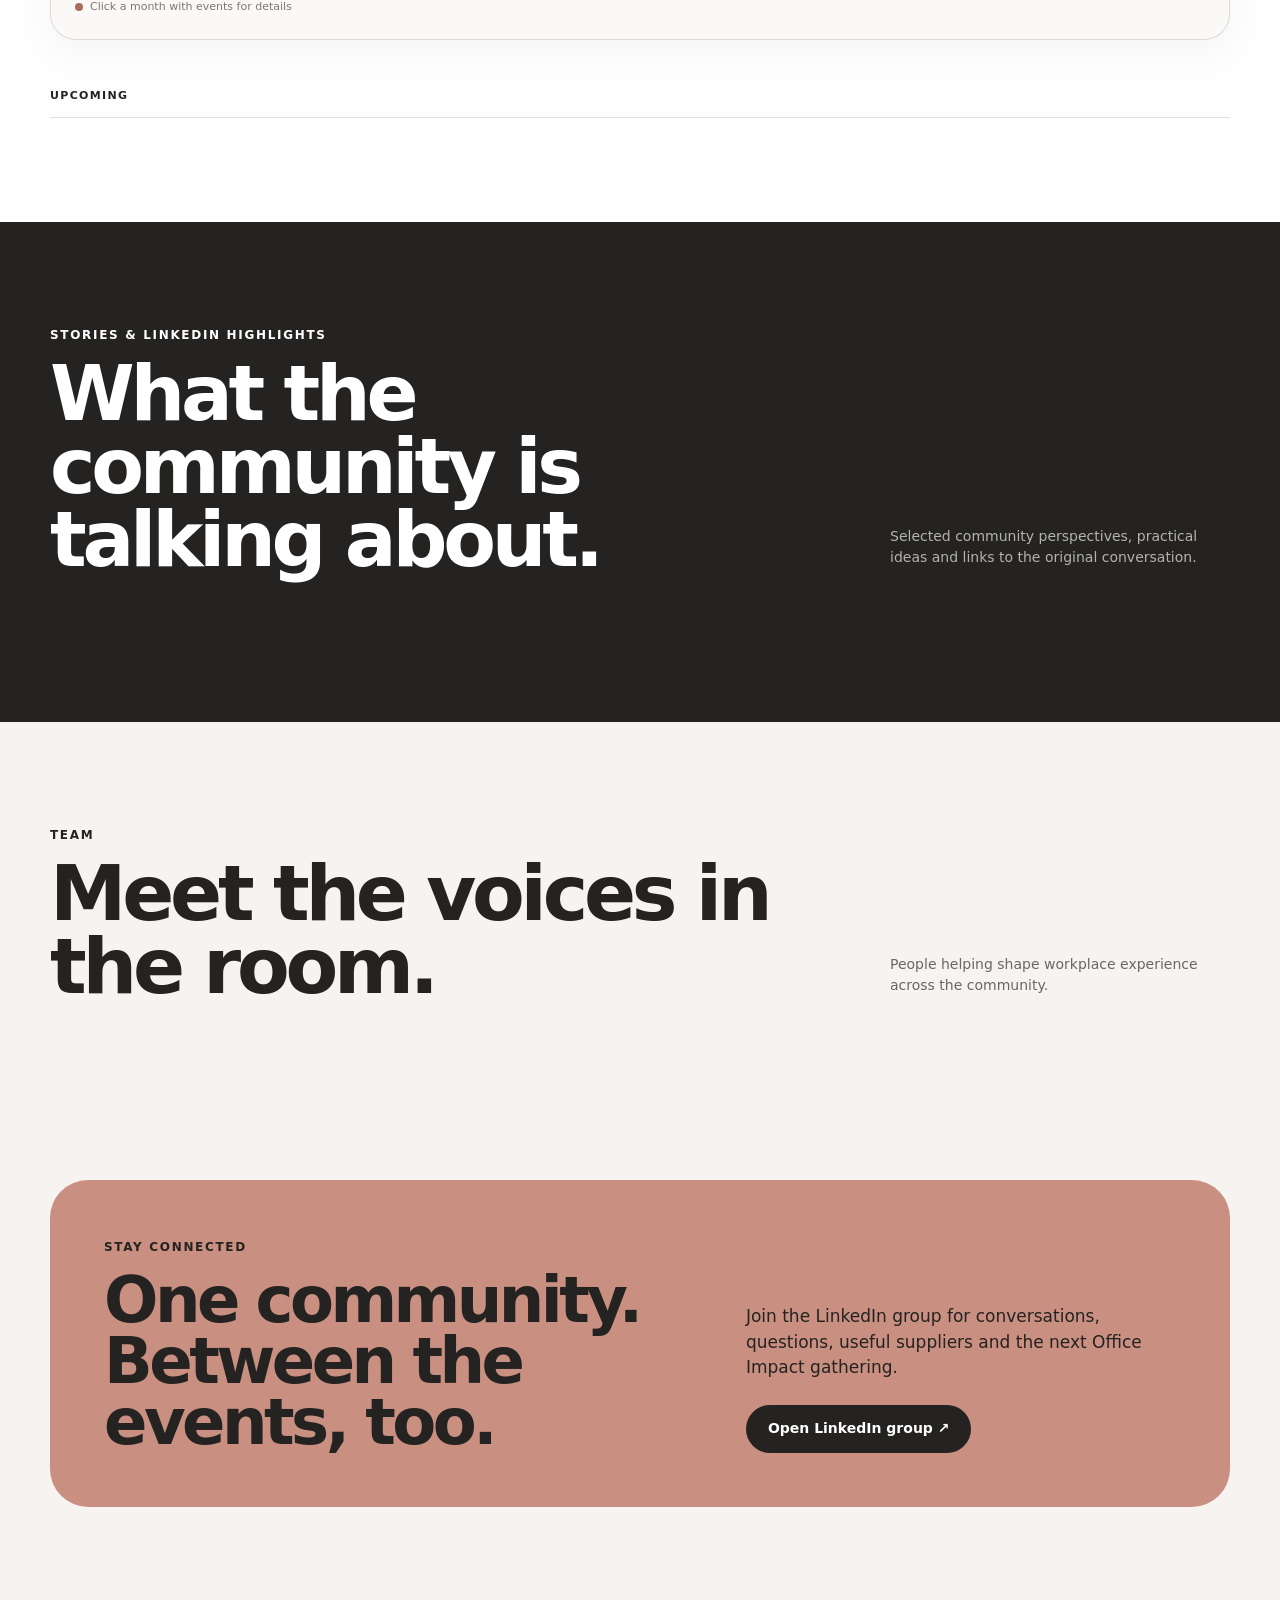
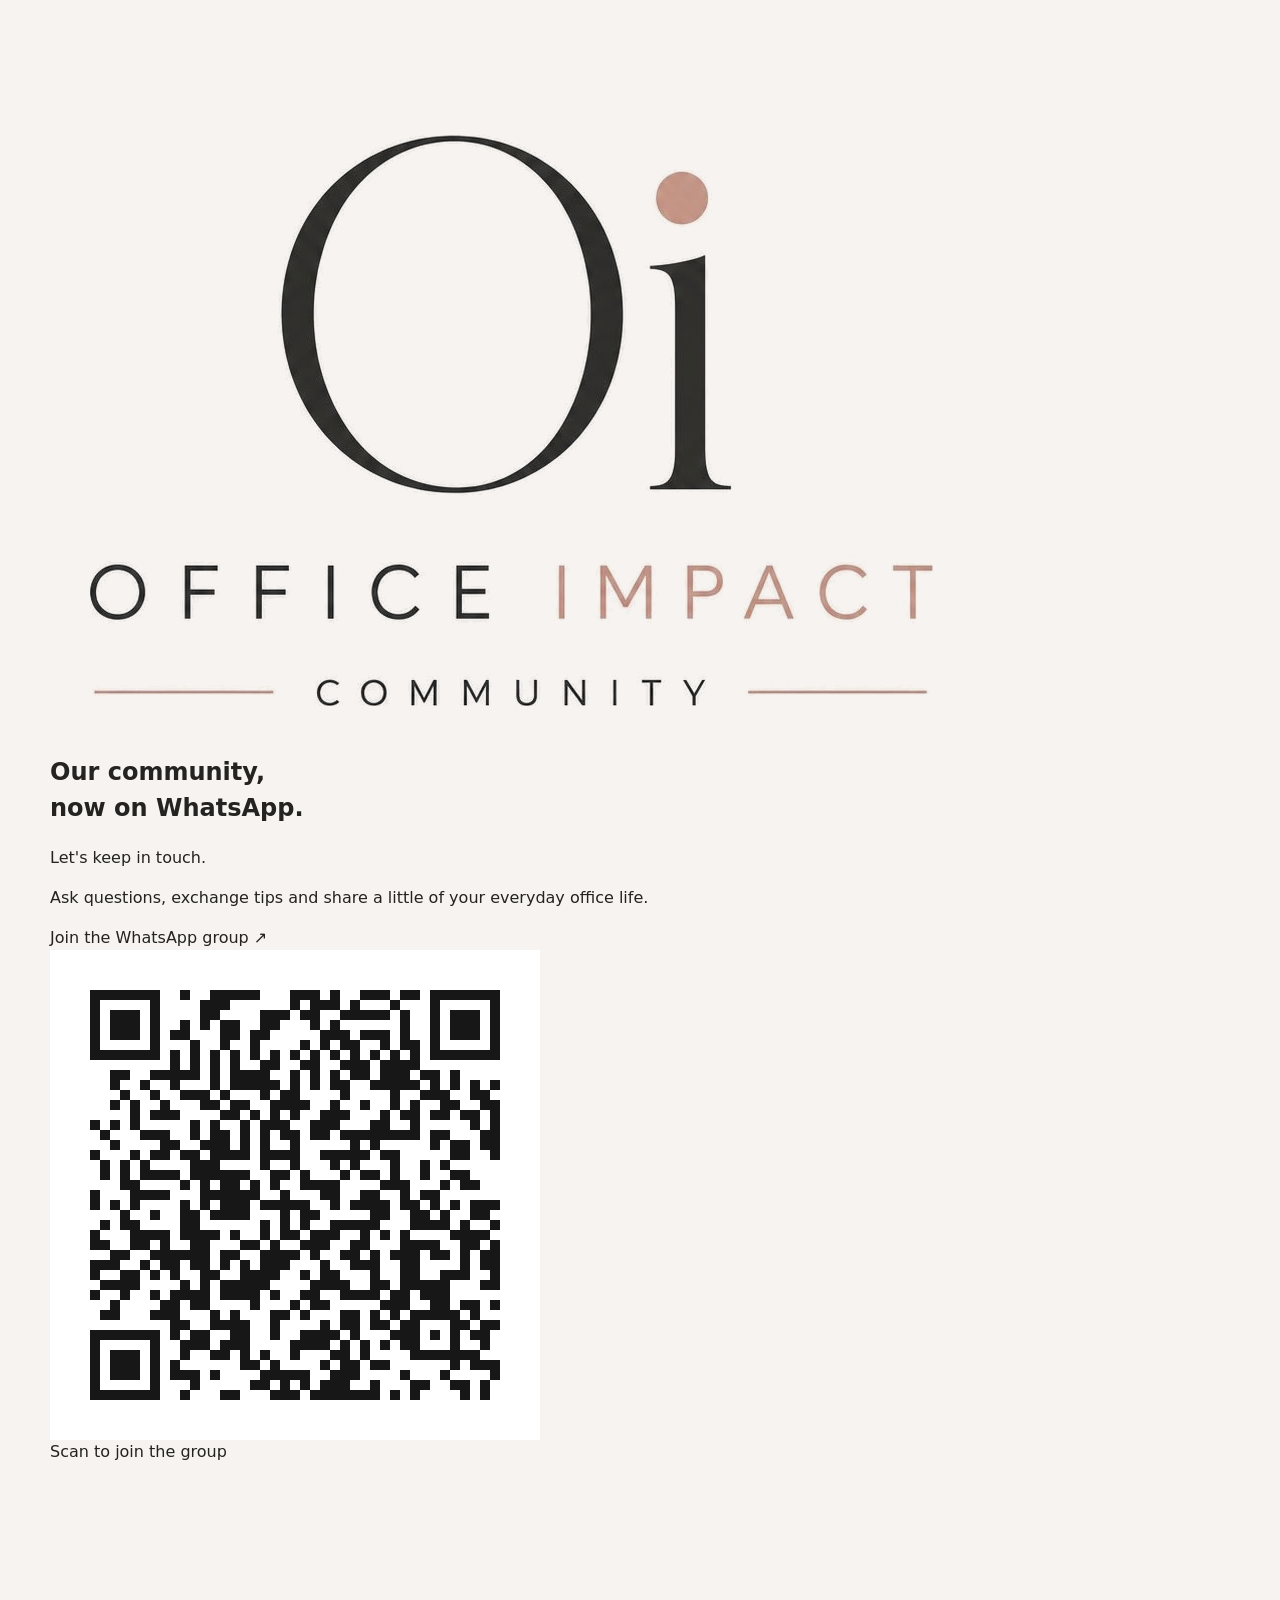
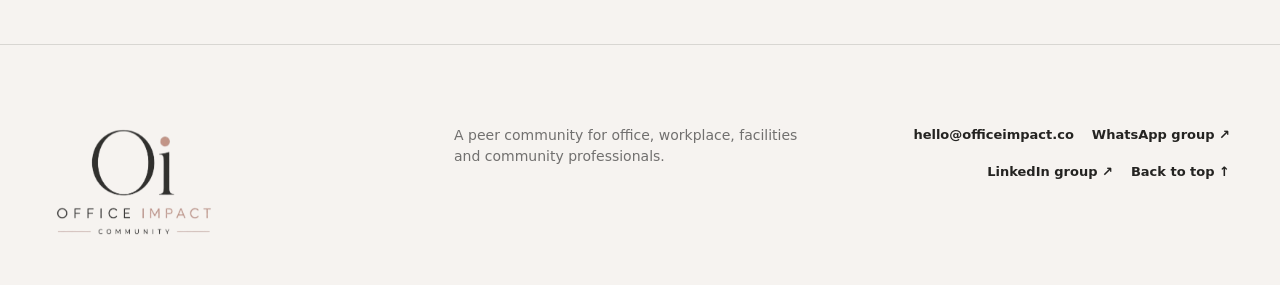
==== commit 1b8ec4e9: "Add WhatsApp community tile and footer links" ====
--- a/index.html
+++ b/index.html
@@ -136,6 +136,28 @@
         </div>
       </div>
     </section>
+
+    <section class="section section--whatsapp" aria-labelledby="whatsappHeading">
+      <div class="shell">
+        <div class="whatsapp-card">
+          <div class="whatsapp-card__copy">
+            <img class="whatsapp-card__brand" src="./media/office-impact-logo.png" alt="Office Impact Community">
+            <h2 id="whatsappHeading">Our community,<br>now on WhatsApp.</h2>
+            <p class="whatsapp-card__script">Let's keep in touch.</p>
+            <p class="whatsapp-card__description">Ask questions, exchange tips and share a little of your everyday office life.</p>
+            <a class="whatsapp-card__join" href="https://chat.whatsapp.com/CKjZeTyL5r69wYViJJmx1t" target="_blank" rel="noopener noreferrer">
+              Join the WhatsApp group <span aria-hidden="true">&nearr;</span>
+            </a>
+          </div>
+          <div class="whatsapp-card__scan">
+            <a class="whatsapp-card__qr-frame" href="https://chat.whatsapp.com/CKjZeTyL5r69wYViJJmx1t" target="_blank" rel="noopener noreferrer" aria-label="Open the Office Impact Community WhatsApp group">
+              <img src="./media/office-impact-whatsapp-qr.svg" alt="QR code to join the Office Impact Community WhatsApp group">
+            </a>
+            <span class="whatsapp-card__scan-label">Scan to join the group</span>
+          </div>
+        </div>
+      </div>
+    </section>
   </main>
 
   <footer class="footer">
@@ -145,6 +167,8 @@
       </a>
       <p>A peer community for office, workplace, facilities and community professionals.</p>
      <div class="footer-links">
+  <a href="mailto:hello@officeimpact.co">hello@officeimpact.co</a>
+  <a href="https://chat.whatsapp.com/CKjZeTyL5r69wYViJJmx1t" target="_blank" rel="noopener noreferrer">WhatsApp group &nearr;</a>
   <a href="https://www.linkedin.com/groups/42222009/" target="_blank" rel="noopener noreferrer">LinkedIn group &nearr;</a>
   <a href="#top">Back to top &uarr;</a>
 </div>
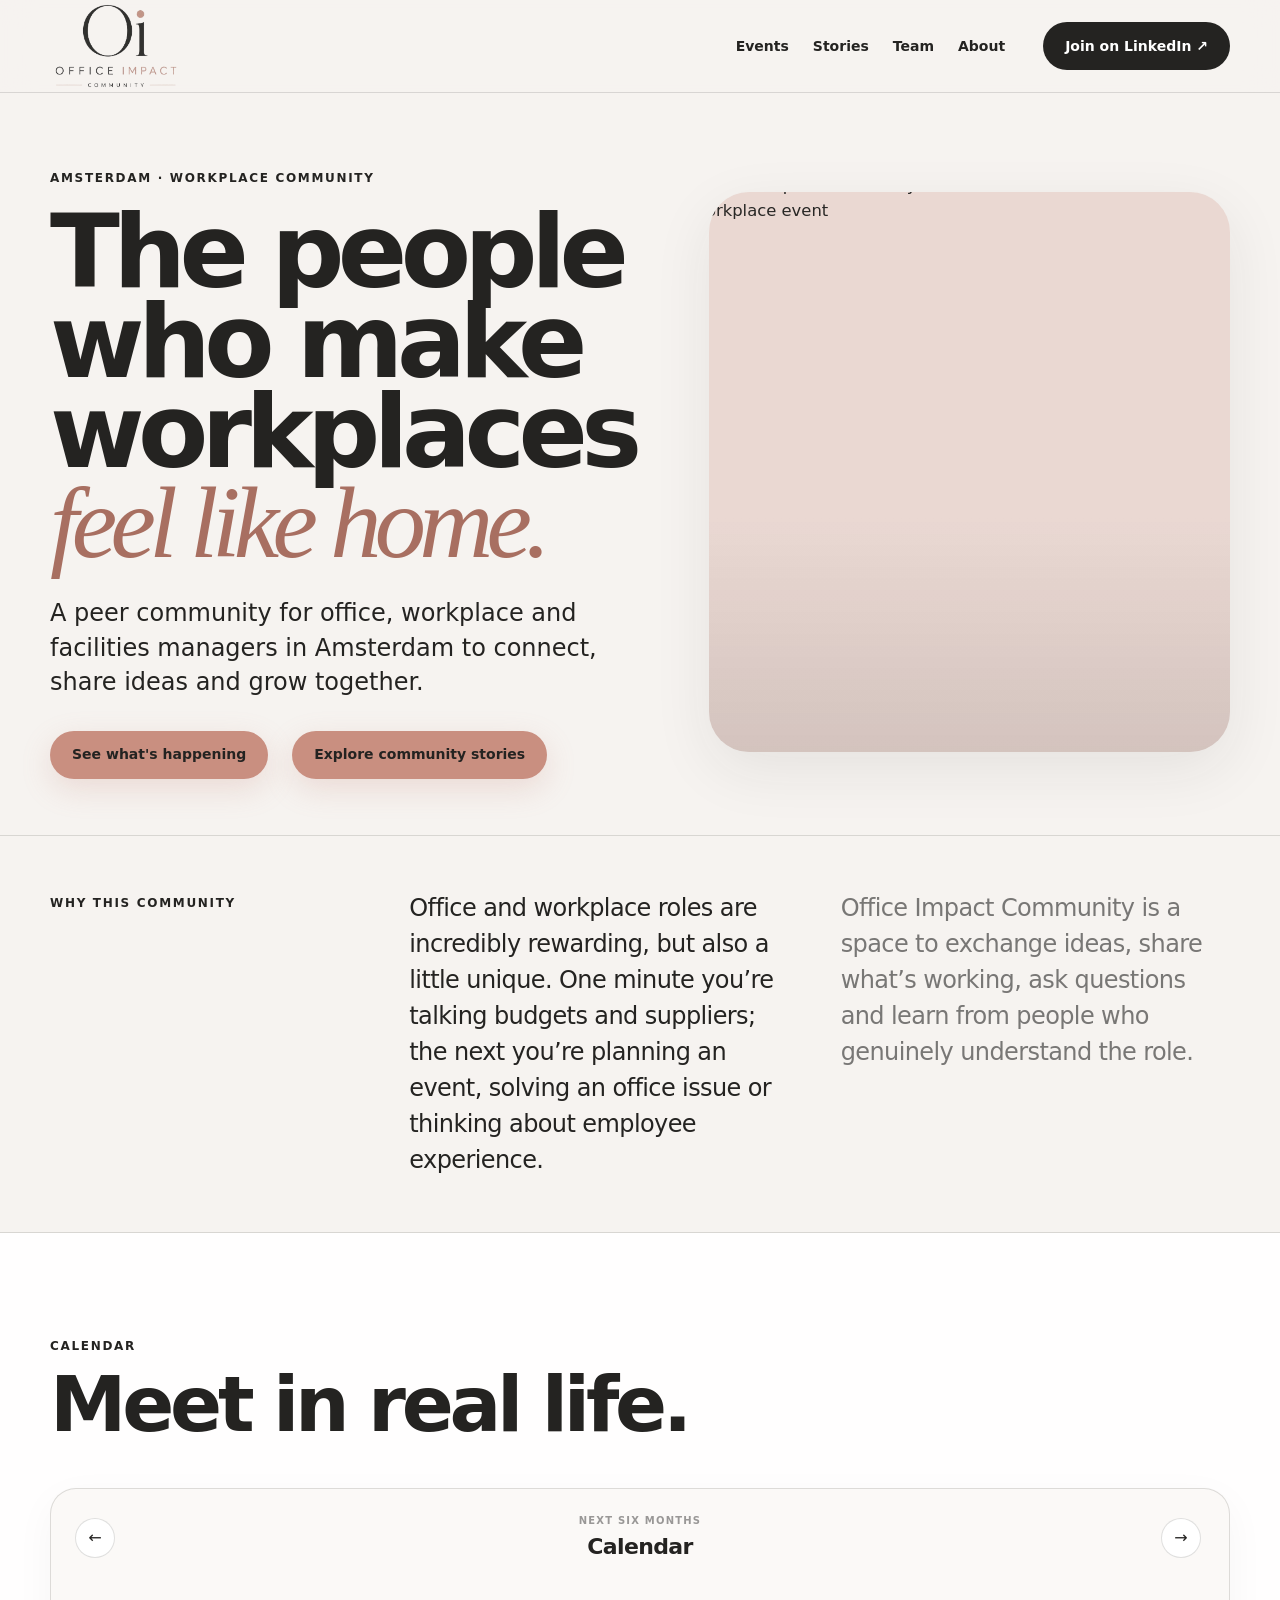
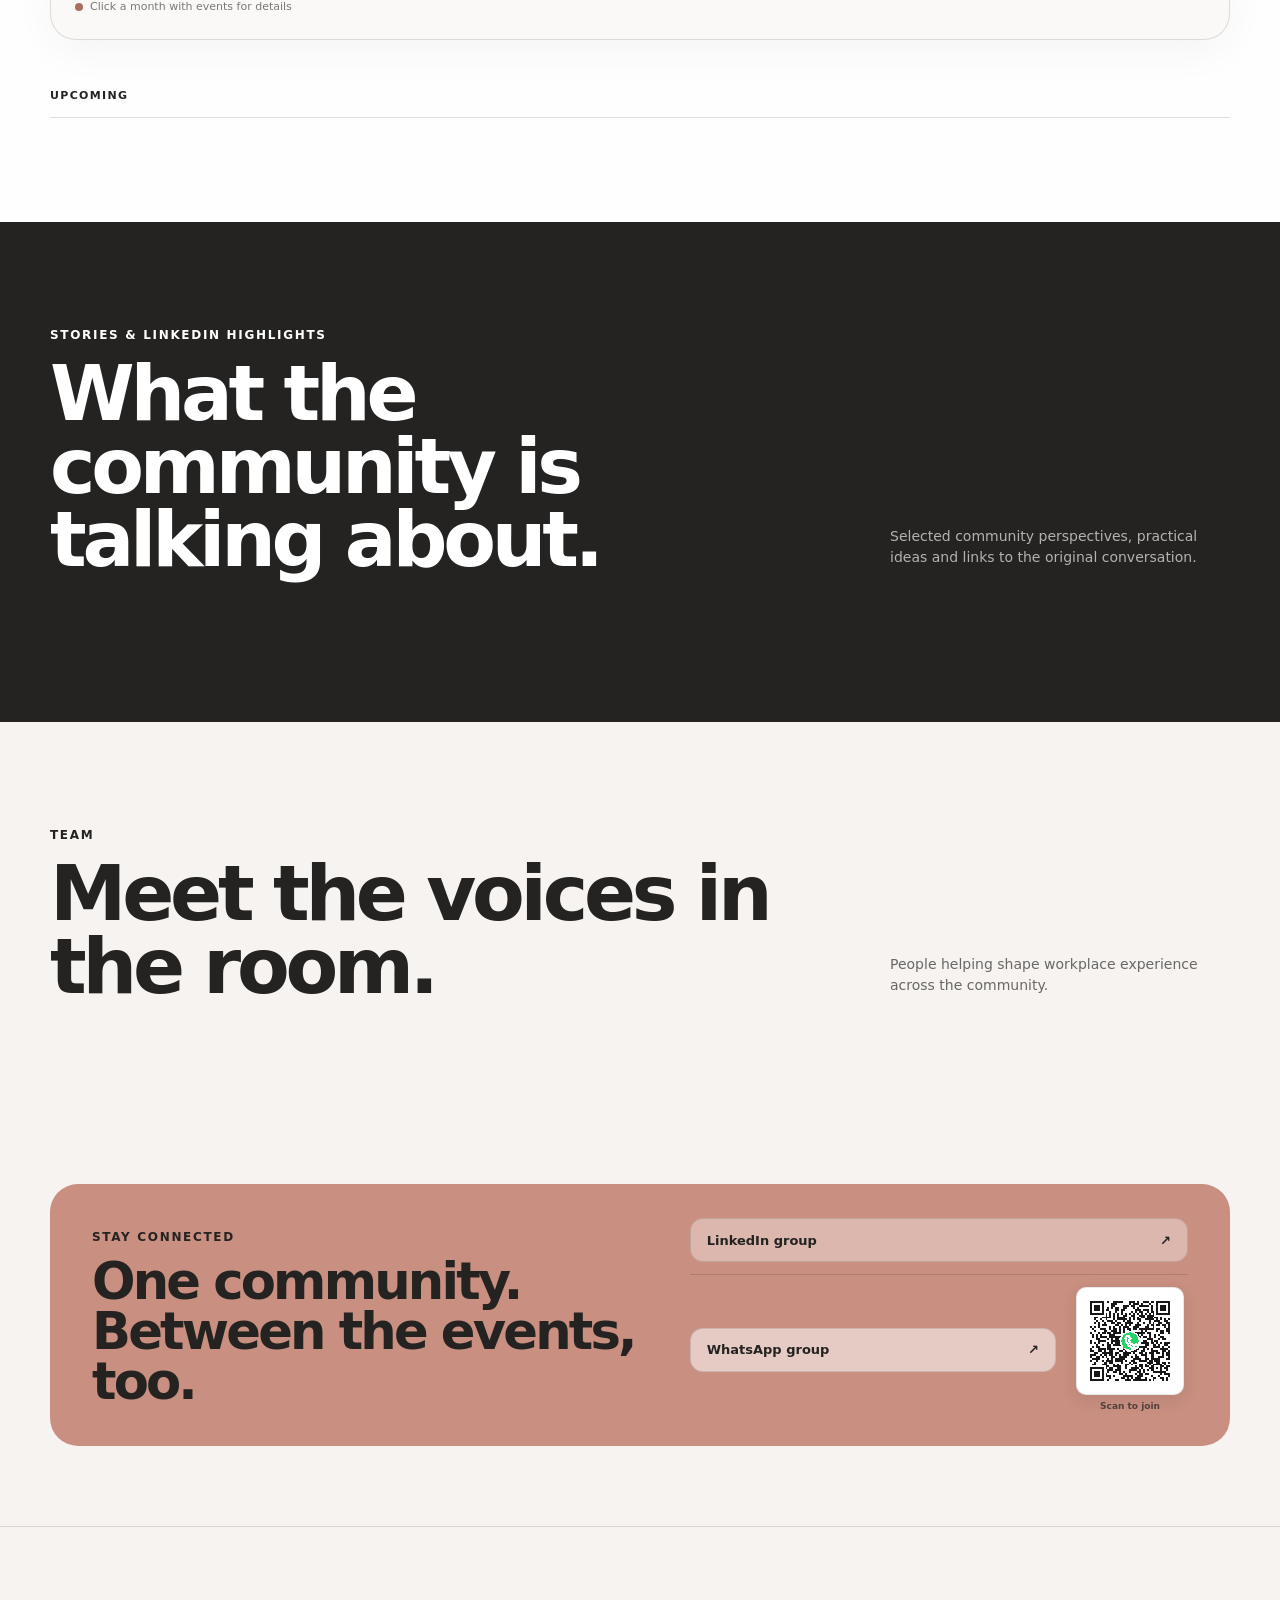
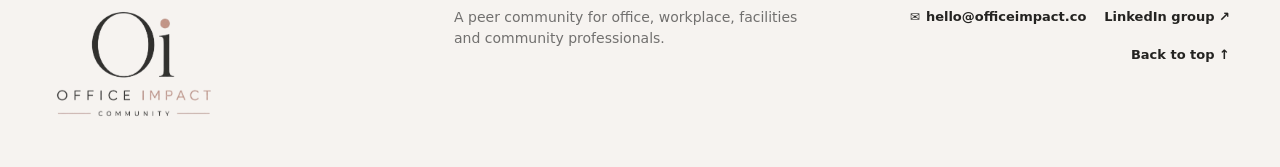
==== commit 5a1ed68d: "Compact community links and add image removal control" ====
--- a/index.html
+++ b/index.html
@@ -125,39 +125,30 @@
     </section>
 
     <section class="section section--join">
-      <div class="shell join-card">
-        <div>
+      <div class="shell join-card join-card--connected">
+        <div class="join-card__intro">
           <span class="section-kicker">Stay connected</span>
           <h2>One community.<br>Between the events, too.</h2>
         </div>
         <div class="join-card__copy">
-          <p>Join the LinkedIn group for conversations, questions, useful suppliers and the next Office Impact gathering.</p>
-          <a class="button button--dark" href="https://www.linkedin.com/groups/42222009/" target="_blank" rel="noopener noreferrer">Open LinkedIn group &nearr;</a>
+          <a class="join-card__channel" href="https://www.linkedin.com/groups/42222009/" target="_blank" rel="noopener noreferrer">
+            <span>LinkedIn group</span><span aria-hidden="true">&nearr;</span>
+          </a>
+          <div class="join-card__whatsapp-row">
+            <a class="join-card__channel join-card__channel--whatsapp" href="https://chat.whatsapp.com/CKjZeTyL5r69wYViJJmx1t" target="_blank" rel="noopener noreferrer">
+              <span>WhatsApp group</span><span aria-hidden="true">&nearr;</span>
+            </a>
+            <div class="join-card__qr">
+              <a class="join-card__qr-frame" href="https://chat.whatsapp.com/CKjZeTyL5r69wYViJJmx1t" target="_blank" rel="noopener noreferrer" aria-label="Open the Office Impact Community WhatsApp group">
+                <img src="./media/office-impact-whatsapp-qr.svg" alt="QR code to join the Office Impact Community WhatsApp group">
+              </a>
+              <span class="join-card__qr-label">Scan to join</span>
+            </div>
+          </div>
         </div>
       </div>
     </section>
 
-    <section class="section section--whatsapp" aria-labelledby="whatsappHeading">
-      <div class="shell">
-        <div class="whatsapp-card">
-          <div class="whatsapp-card__copy">
-            <img class="whatsapp-card__brand" src="./media/office-impact-logo.png" alt="Office Impact Community">
-            <h2 id="whatsappHeading">Our community,<br>now on WhatsApp.</h2>
-            <p class="whatsapp-card__script">Let's keep in touch.</p>
-            <p class="whatsapp-card__description">Ask questions, exchange tips and share a little of your everyday office life.</p>
-            <a class="whatsapp-card__join" href="https://chat.whatsapp.com/CKjZeTyL5r69wYViJJmx1t" target="_blank" rel="noopener noreferrer">
-              Join the WhatsApp group <span aria-hidden="true">&nearr;</span>
-            </a>
-          </div>
-          <div class="whatsapp-card__scan">
-            <a class="whatsapp-card__qr-frame" href="https://chat.whatsapp.com/CKjZeTyL5r69wYViJJmx1t" target="_blank" rel="noopener noreferrer" aria-label="Open the Office Impact Community WhatsApp group">
-              <img src="./media/office-impact-whatsapp-qr.svg" alt="QR code to join the Office Impact Community WhatsApp group">
-            </a>
-            <span class="whatsapp-card__scan-label">Scan to join the group</span>
-          </div>
-        </div>
-      </div>
-    </section>
   </main>
 
   <footer class="footer">
@@ -167,8 +158,7 @@
       </a>
       <p>A peer community for office, workplace, facilities and community professionals.</p>
      <div class="footer-links">
-  <a href="mailto:hello@officeimpact.co">hello@officeimpact.co</a>
-  <a href="https://chat.whatsapp.com/CKjZeTyL5r69wYViJJmx1t" target="_blank" rel="noopener noreferrer">WhatsApp group &nearr;</a>
+  <a class="footer-email" href="mailto:hello@officeimpact.co"><span aria-hidden="true">✉️</span> hello@officeimpact.co</a>
   <a href="https://www.linkedin.com/groups/42222009/" target="_blank" rel="noopener noreferrer">LinkedIn group &nearr;</a>
   <a href="#top">Back to top &uarr;</a>
 </div>
--- a/styles.css
+++ b/styles.css
@@ -513,3 +513,146 @@
   color:var(--accent-deep);
   font-weight:850;
 }
+
+
+
+/* Compact Stay connected card with WhatsApp QR */
+.section--join {
+  padding-top: 34px;
+  padding-bottom: 0;
+}
+
+.join-card.join-card--connected {
+  grid-template-columns: minmax(0, 1fr) minmax(340px, .9fr);
+  gap: 44px;
+  padding: 34px 42px;
+  align-items: center;
+  border-radius: 28px;
+}
+
+.join-card--connected .join-card__intro h2 {
+  margin-top: 8px;
+  font-size: clamp(34px, 4vw, 54px);
+  line-height: .98;
+}
+
+.join-card--connected .join-card__copy {
+  display: grid;
+  gap: 12px;
+  font-size: 14px;
+}
+
+.join-card__channel {
+  display: flex;
+  align-items: center;
+  justify-content: space-between;
+  gap: 12px;
+  min-height: 44px;
+  padding: 0 16px;
+  border: 1px solid rgba(36,35,33,.13);
+  border-radius: 13px;
+  background: rgba(255,255,255,.36);
+  color: var(--ink);
+  font-size: 13px;
+  font-weight: 800;
+  transition: background .18s ease, transform .18s ease;
+}
+
+.join-card__channel:hover,
+.join-card__channel:focus-visible {
+  background: rgba(255,255,255,.68);
+  transform: translateY(-1px);
+}
+
+.join-card__whatsapp-row {
+  display: grid;
+  grid-template-columns: minmax(0, 1fr) 116px;
+  align-items: center;
+  gap: 16px;
+  padding-top: 12px;
+  border-top: 1px solid rgba(36,35,33,.16);
+}
+
+.join-card__channel--whatsapp {
+  background: rgba(255,255,255,.54);
+}
+
+.join-card__qr {
+  display: flex;
+  flex-direction: column;
+  align-items: center;
+  gap: 6px;
+}
+
+.join-card__qr-frame {
+  display: block;
+  width: 108px;
+  padding: 5px;
+  border: 1px solid rgba(36,35,33,.10);
+  border-radius: 10px;
+  background: #fff;
+  box-shadow: 0 5px 16px rgba(36,35,33,.10);
+}
+
+.join-card__qr-frame img {
+  display: block;
+  width: 100%;
+  height: auto;
+}
+
+.join-card__qr-label {
+  font-size: 9px;
+  font-weight: 800;
+  line-height: 1.2;
+  text-align: center;
+  color: rgba(36,35,33,.72);
+}
+
+.footer-email {
+  display: inline-flex;
+  align-items: center;
+  gap: 6px;
+}
+
+.footer-email span {
+  font-size: 12px;
+  line-height: 1;
+}
+
+@media (max-width: 980px) {
+  .join-card.join-card--connected {
+    grid-template-columns: minmax(0, 1fr) minmax(300px, .95fr);
+    gap: 28px;
+    padding: 30px;
+  }
+
+  .join-card--connected .join-card__intro h2 {
+    font-size: clamp(32px, 5vw, 46px);
+  }
+}
+
+@media (max-width: 640px) {
+  .section--join {
+    padding-top: 26px;
+  }
+
+  .join-card.join-card--connected {
+    grid-template-columns: 1fr;
+    gap: 22px;
+    padding: 26px 22px !important;
+    border-radius: 24px;
+  }
+
+  .join-card--connected .join-card__intro h2 {
+    font-size: 38px;
+  }
+
+  .join-card__whatsapp-row {
+    grid-template-columns: minmax(0, 1fr) 96px;
+    gap: 10px;
+  }
+
+  .join-card__qr-frame {
+    width: 92px;
+  }
+}
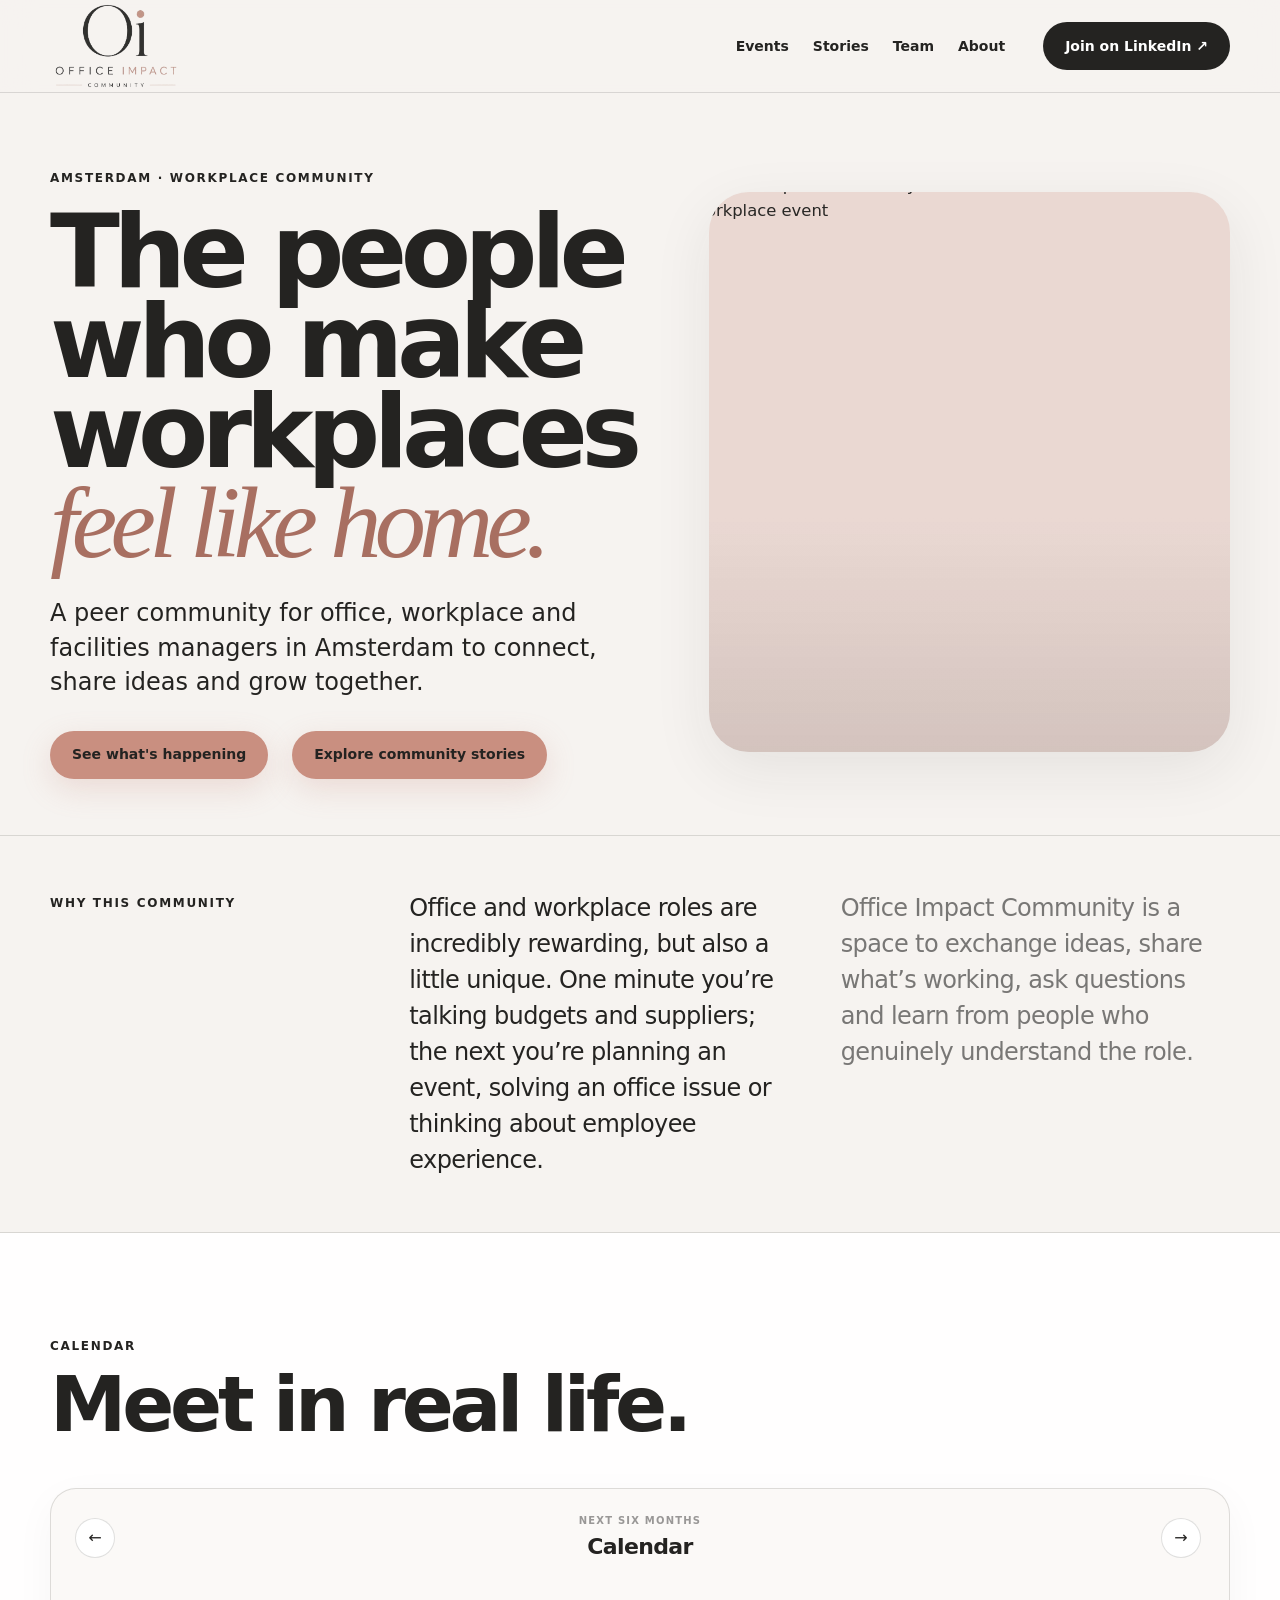
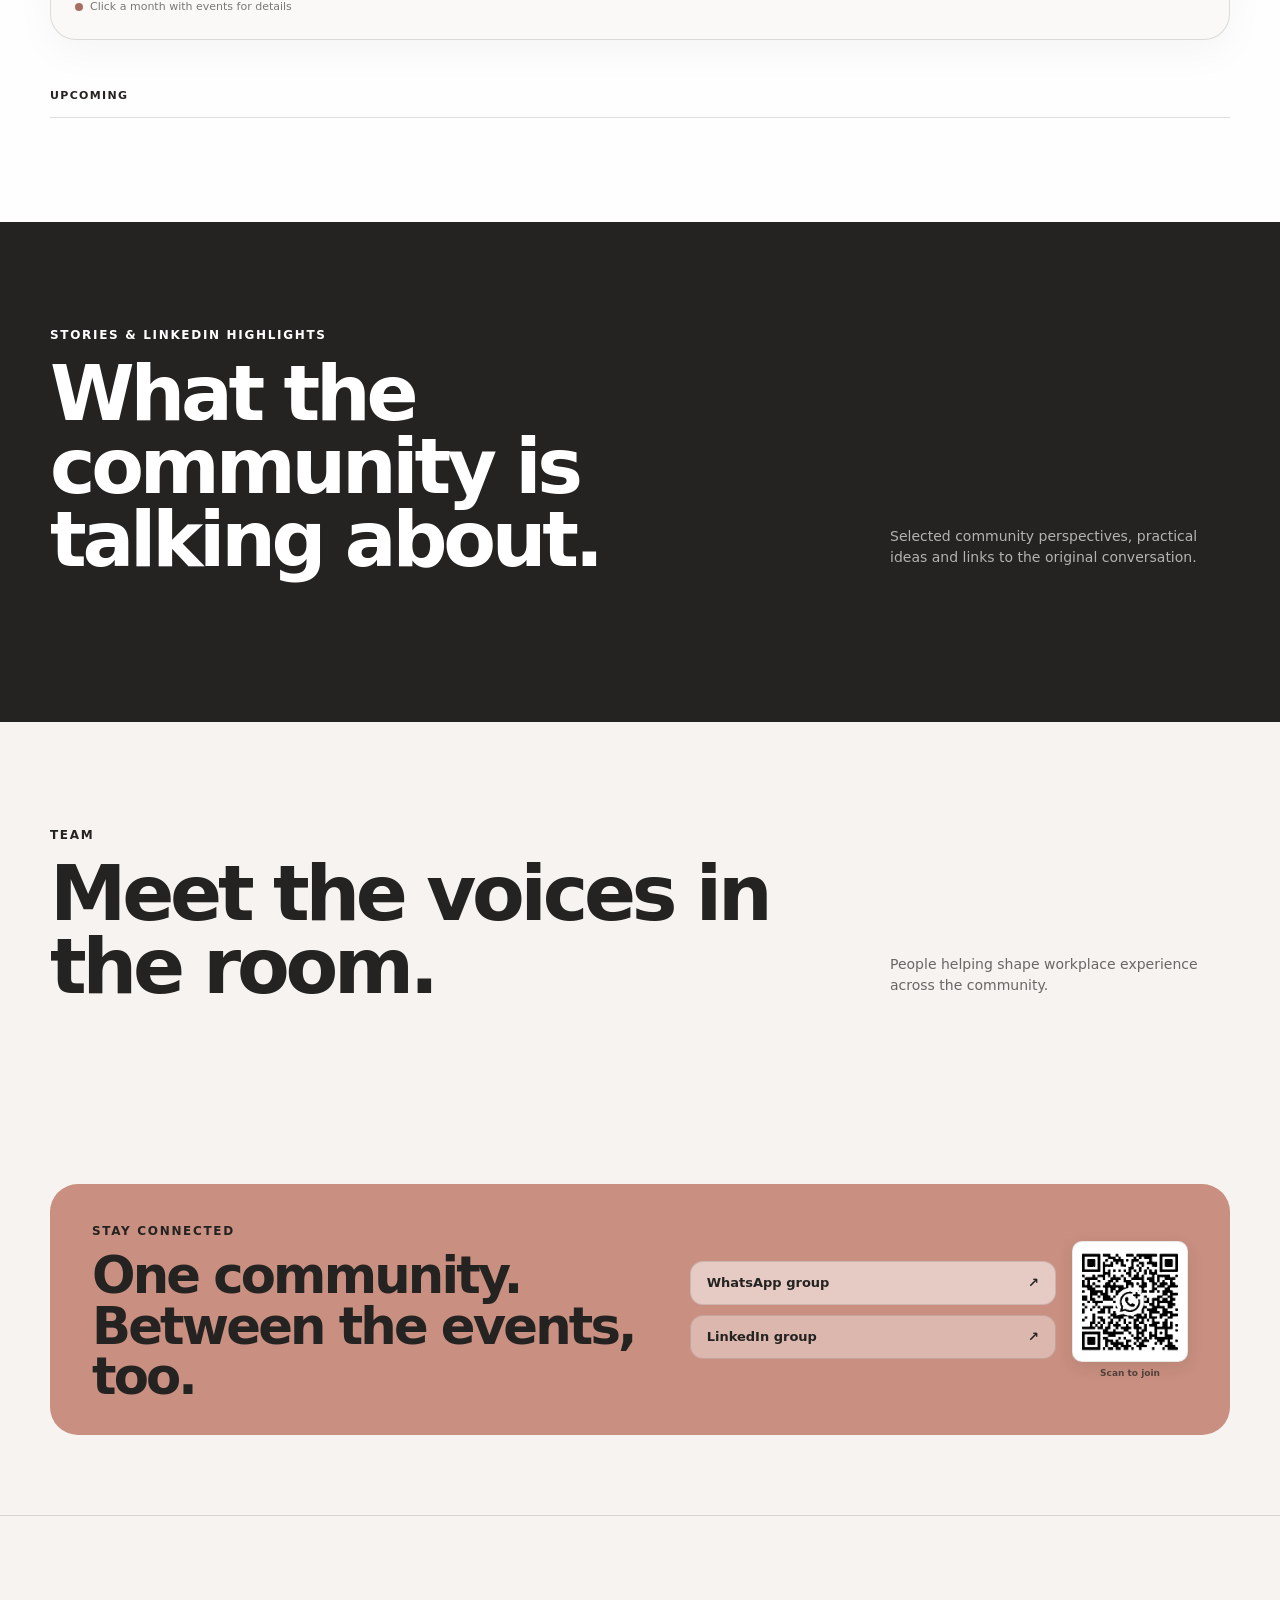
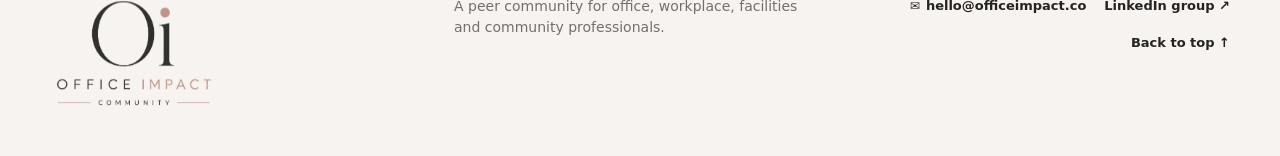
==== commit 20353a35: "Use supplied WhatsApp QR and stack community links" ====
--- a/index.html
+++ b/index.html
@@ -8,7 +8,7 @@
   <meta name="referrer" content="strict-origin-when-cross-origin">
   <meta http-equiv="Content-Security-Policy" content="default-src 'self'; script-src 'self' https://static.cloudflareinsights.com https://cdn.jsdelivr.net; style-src 'self' 'unsafe-inline'; img-src 'self' data: https://ozvtyutfjswajksjzcec.supabase.co; connect-src 'self' https://cloudflareinsights.com https://ozvtyutfjswajksjzcec.supabase.co; font-src 'self'; object-src 'none'; base-uri 'none'; frame-src https://www.google.com https://maps.google.com; form-action 'none'; media-src 'none'; worker-src 'none'">
   <title>Office Impact Community - Workplace community</title>
-  <link rel="stylesheet" href="./styles.css">
+  <link rel="stylesheet" href="./styles.css?v=20261119-connected-card-layout-2">
 </head>
 <body>
   <div class="nav-transition" id="navTransition" aria-hidden="true">
@@ -131,19 +131,19 @@
           <h2>One community.<br>Between the events, too.</h2>
         </div>
         <div class="join-card__copy">
-          <a class="join-card__channel" href="https://www.linkedin.com/groups/42222009/" target="_blank" rel="noopener noreferrer">
-            <span>LinkedIn group</span><span aria-hidden="true">&nearr;</span>
-          </a>
-          <div class="join-card__whatsapp-row">
+          <div class="join-card__channels">
             <a class="join-card__channel join-card__channel--whatsapp" href="https://chat.whatsapp.com/CKjZeTyL5r69wYViJJmx1t" target="_blank" rel="noopener noreferrer">
               <span>WhatsApp group</span><span aria-hidden="true">&nearr;</span>
             </a>
-            <div class="join-card__qr">
-              <a class="join-card__qr-frame" href="https://chat.whatsapp.com/CKjZeTyL5r69wYViJJmx1t" target="_blank" rel="noopener noreferrer" aria-label="Open the Office Impact Community WhatsApp group">
-                <img src="./media/office-impact-whatsapp-qr.svg" alt="QR code to join the Office Impact Community WhatsApp group">
-              </a>
-              <span class="join-card__qr-label">Scan to join</span>
-            </div>
+            <a class="join-card__channel" href="https://www.linkedin.com/groups/42222009/" target="_blank" rel="noopener noreferrer">
+              <span>LinkedIn group</span><span aria-hidden="true">&nearr;</span>
+            </a>
+          </div>
+          <div class="join-card__qr">
+            <a class="join-card__qr-frame" href="https://chat.whatsapp.com/CKjZeTyL5r69wYViJJmx1t" target="_blank" rel="noopener noreferrer" aria-label="Open the Office Impact Community WhatsApp group">
+              <img src="./media/office-impact-whatsapp-qr.png?v=20261119-user-qr-1" alt="WhatsApp QR code to join the Office Impact Community group">
+            </a>
+            <span class="join-card__qr-label">Scan to join</span>
           </div>
         </div>
       </div>
--- a/styles.css
+++ b/styles.css
@@ -516,14 +516,15 @@
 
 
 
-/* Compact Stay connected card with WhatsApp QR */
+
+/* Stay connected: stacked links with the supplied WhatsApp QR alongside */
 .section--join {
   padding-top: 34px;
   padding-bottom: 0;
 }
 
 .join-card.join-card--connected {
-  grid-template-columns: minmax(0, 1fr) minmax(340px, .9fr);
+  grid-template-columns: minmax(0, 1fr) minmax(330px, .9fr);
   gap: 44px;
   padding: 34px 42px;
   align-items: center;
@@ -538,8 +539,15 @@
 
 .join-card--connected .join-card__copy {
   display: grid;
-  gap: 12px;
+  grid-template-columns: minmax(0, 1fr) 116px;
+  align-items: center;
+  gap: 16px;
   font-size: 14px;
+}
+
+.join-card__channels {
+  display: grid;
+  gap: 10px;
 }
 
 .join-card__channel {
@@ -558,23 +566,14 @@
   transition: background .18s ease, transform .18s ease;
 }
 
+.join-card__channel--whatsapp {
+  background: rgba(255,255,255,.54);
+}
+
 .join-card__channel:hover,
 .join-card__channel:focus-visible {
   background: rgba(255,255,255,.68);
   transform: translateY(-1px);
-}
-
-.join-card__whatsapp-row {
-  display: grid;
-  grid-template-columns: minmax(0, 1fr) 116px;
-  align-items: center;
-  gap: 16px;
-  padding-top: 12px;
-  border-top: 1px solid rgba(36,35,33,.16);
-}
-
-.join-card__channel--whatsapp {
-  background: rgba(255,255,255,.54);
 }
 
 .join-card__qr {
@@ -586,7 +585,7 @@
 
 .join-card__qr-frame {
   display: block;
-  width: 108px;
+  width: 116px;
   padding: 5px;
   border: 1px solid rgba(36,35,33,.10);
   border-radius: 10px;
@@ -621,13 +620,22 @@
 
 @media (max-width: 980px) {
   .join-card.join-card--connected {
-    grid-template-columns: minmax(0, 1fr) minmax(300px, .95fr);
+    grid-template-columns: minmax(0, 1fr) minmax(290px, .95fr);
     gap: 28px;
     padding: 30px;
   }
 
   .join-card--connected .join-card__intro h2 {
     font-size: clamp(32px, 5vw, 46px);
+  }
+
+  .join-card--connected .join-card__copy {
+    grid-template-columns: minmax(0, 1fr) 104px;
+    gap: 12px;
+  }
+
+  .join-card__qr-frame {
+    width: 104px;
   }
 }
 
@@ -647,11 +655,15 @@
     font-size: 38px;
   }
 
-  .join-card__whatsapp-row {
+  .join-card--connected .join-card__copy {
     grid-template-columns: minmax(0, 1fr) 96px;
     gap: 10px;
   }
 
+  .join-card__channels {
+    gap: 8px;
+  }
+
   .join-card__qr-frame {
     width: 92px;
   }
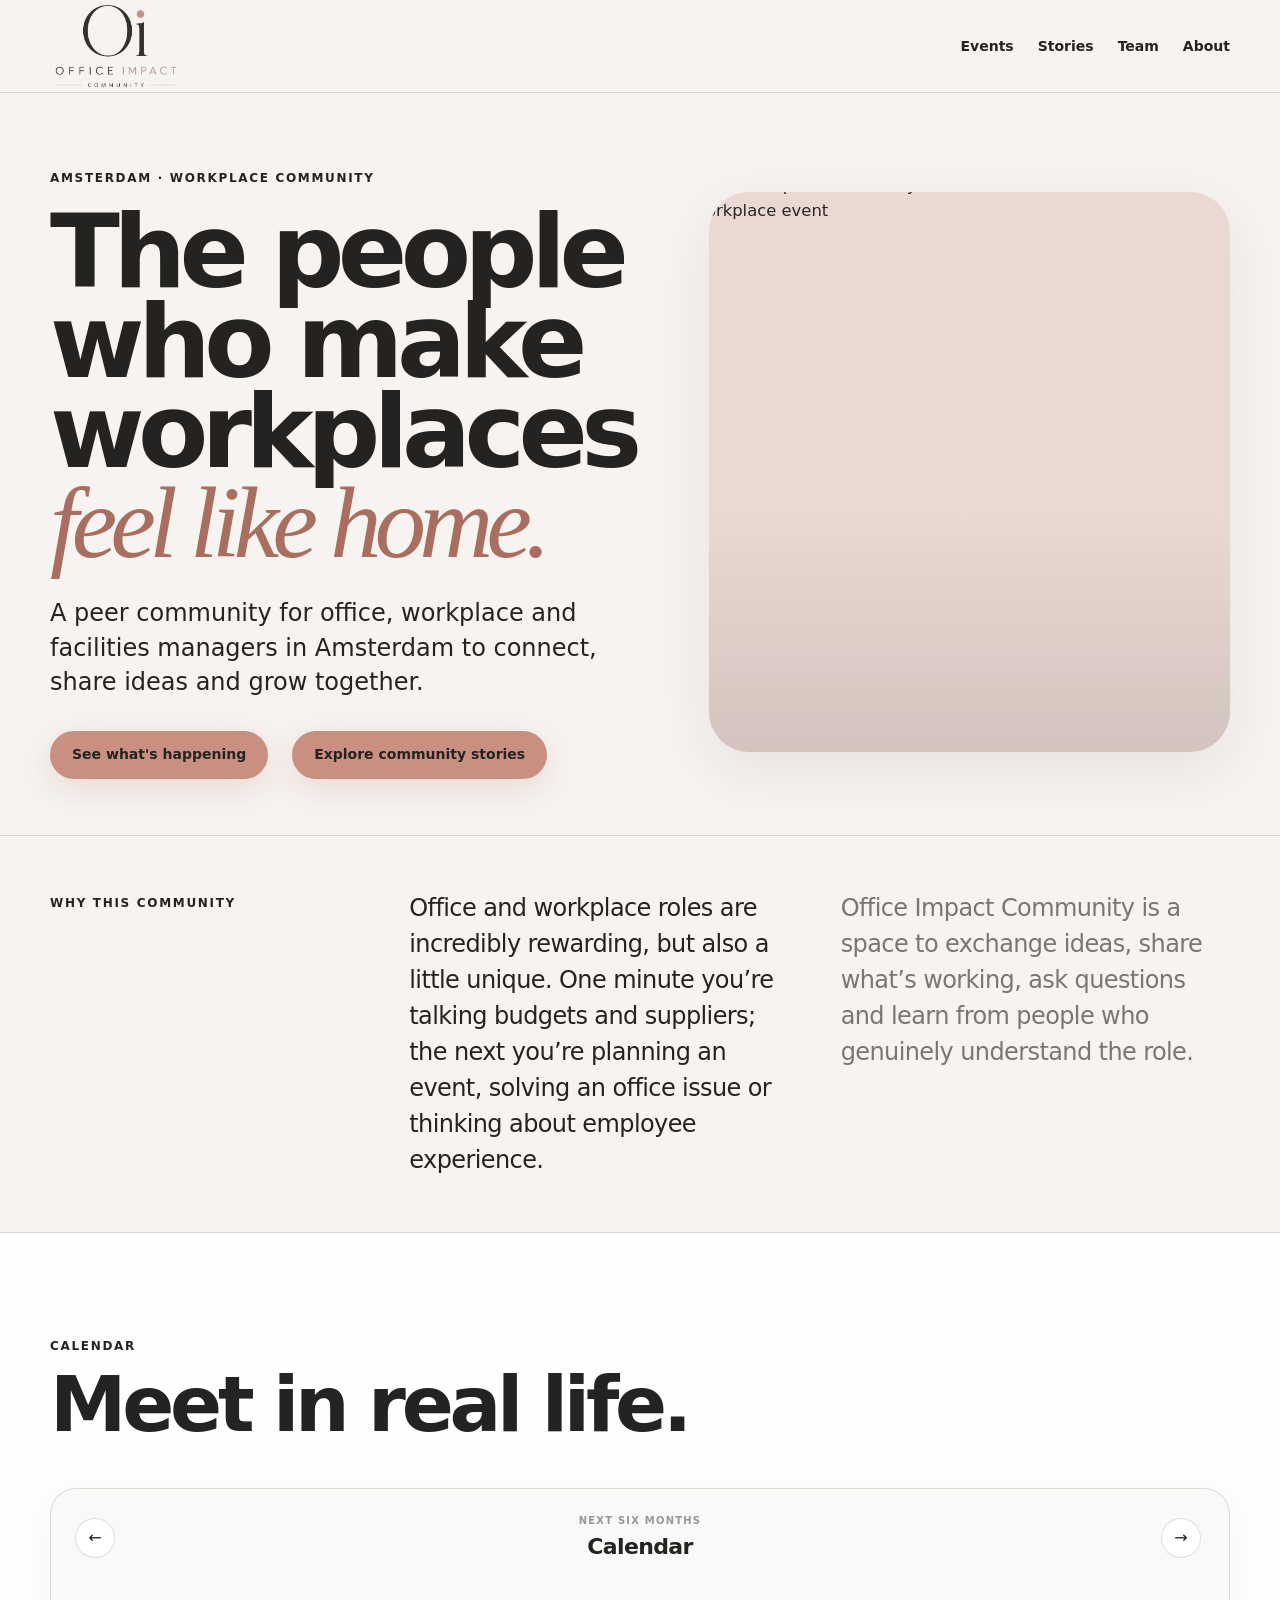
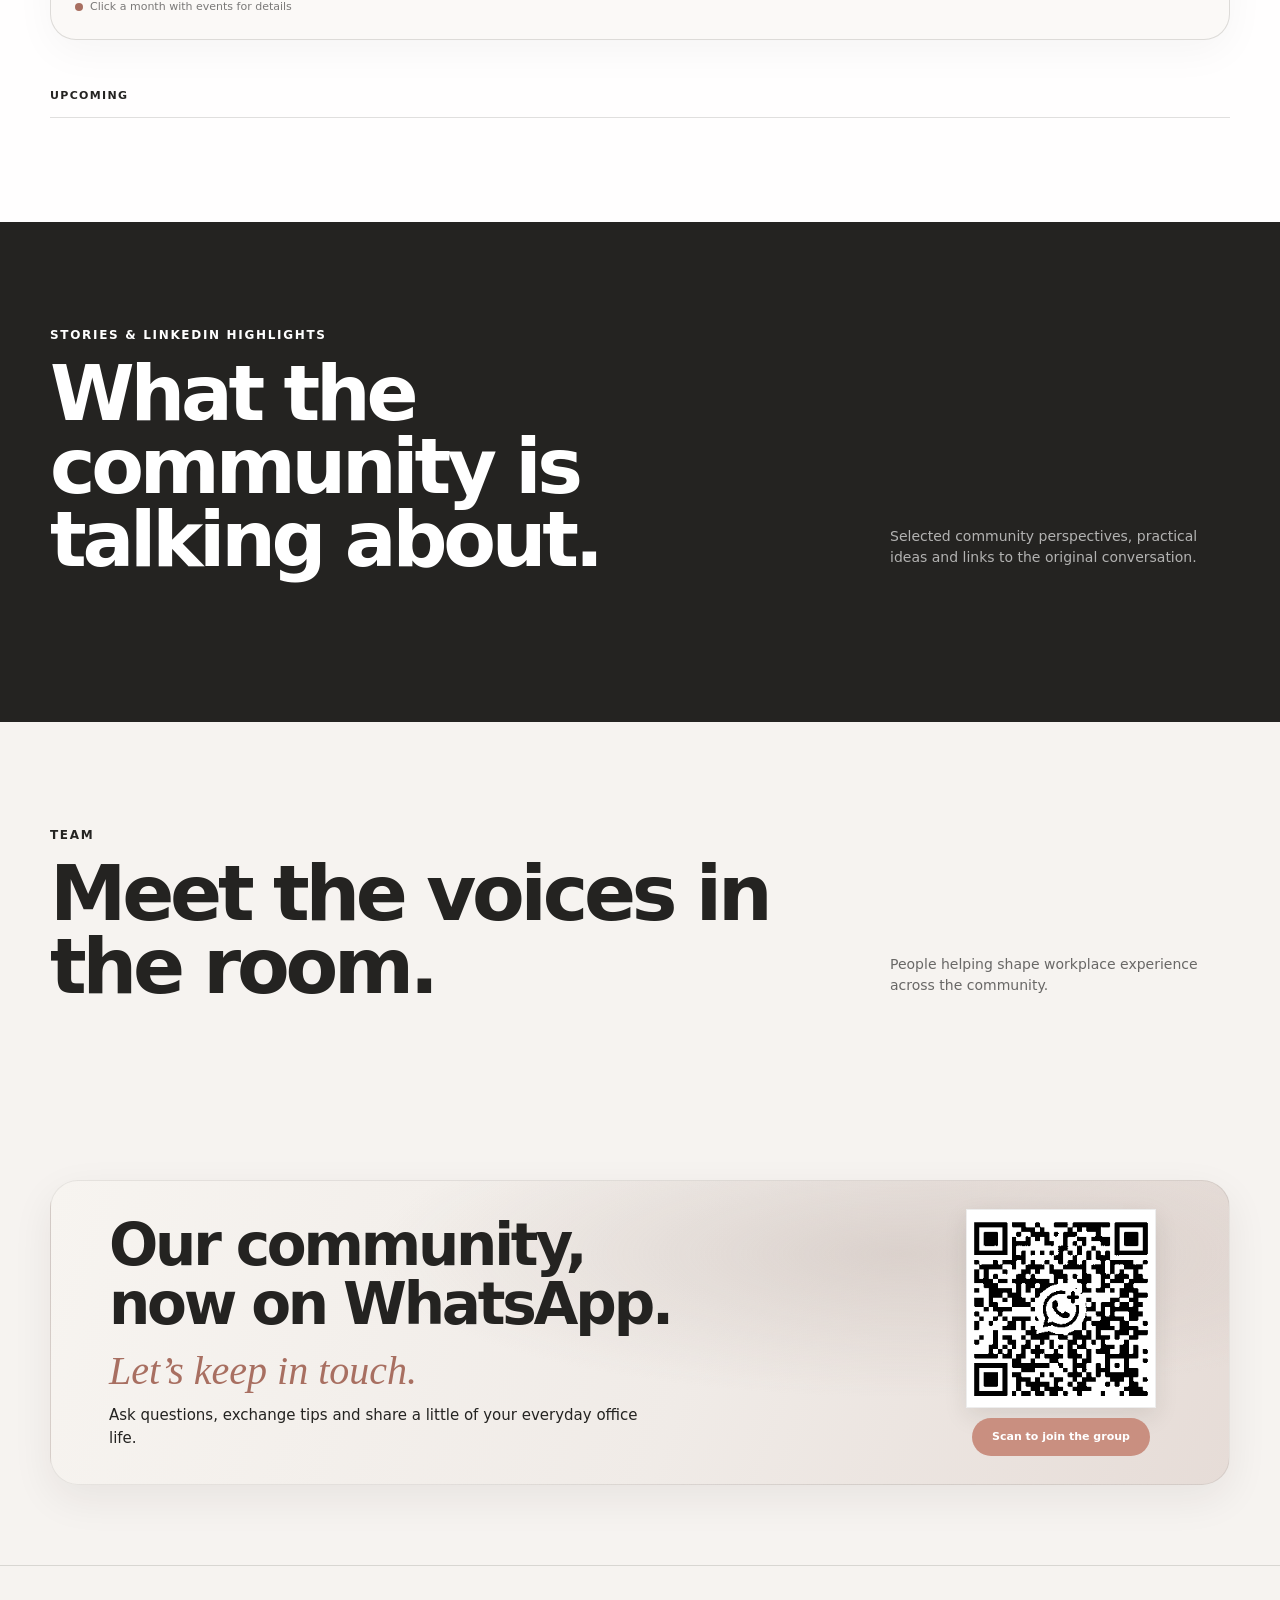
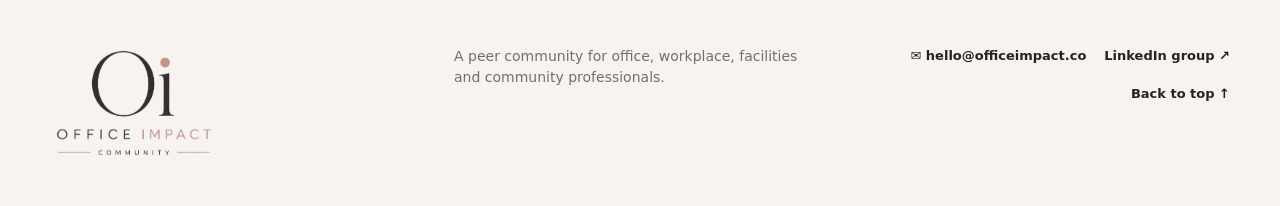
==== commit 5dc70581: "Match compact WhatsApp tile reference" ====
--- a/index.html
+++ b/index.html
@@ -8,7 +8,7 @@
   <meta name="referrer" content="strict-origin-when-cross-origin">
   <meta http-equiv="Content-Security-Policy" content="default-src 'self'; script-src 'self' https://static.cloudflareinsights.com https://cdn.jsdelivr.net; style-src 'self' 'unsafe-inline'; img-src 'self' data: https://ozvtyutfjswajksjzcec.supabase.co; connect-src 'self' https://cloudflareinsights.com https://ozvtyutfjswajksjzcec.supabase.co; font-src 'self'; object-src 'none'; base-uri 'none'; frame-src https://www.google.com https://maps.google.com; form-action 'none'; media-src 'none'; worker-src 'none'">
   <title>Office Impact Community - Workplace community</title>
-  <link rel="stylesheet" href="./styles.css?v=20261119-connected-card-layout-2">
+  <link rel="stylesheet" href="./styles.css?v=20261119-whatsapp-reference-tile-1">
 </head>
 <body>
   <div class="nav-transition" id="navTransition" aria-hidden="true">
@@ -29,7 +29,6 @@
         <a href="#people">Team</a>
         <a href="#top">About</a>
       </nav>
-      <a class="button button--dark header-cta" href="https://www.linkedin.com/groups/42222009/" target="_blank" rel="noopener noreferrer">Join on LinkedIn &nearr;</a>
       <button class="menu-button" type="button" aria-label="Open menu" aria-expanded="false">Menu</button>
     </div>
   </header>
@@ -124,26 +123,19 @@
       </div>
     </section>
 
-    <section class="section section--join">
-      <div class="shell join-card join-card--connected">
-        <div class="join-card__intro">
-          <span class="section-kicker">Stay connected</span>
-          <h2>One community.<br>Between the events, too.</h2>
-        </div>
-        <div class="join-card__copy">
-          <div class="join-card__channels">
-            <a class="join-card__channel join-card__channel--whatsapp" href="https://chat.whatsapp.com/CKjZeTyL5r69wYViJJmx1t" target="_blank" rel="noopener noreferrer">
-              <span>WhatsApp group</span><span aria-hidden="true">&nearr;</span>
+    <section class="section section--join" aria-labelledby="whatsappHeading">
+      <div class="shell">
+        <div class="whatsapp-panel">
+          <div class="whatsapp-panel__copy">
+            <h2 id="whatsappHeading">Our community,<br>now on WhatsApp.</h2>
+            <p class="whatsapp-panel__script">Let’s keep in touch.</p>
+            <p class="whatsapp-panel__description">Ask questions, exchange tips and share a little of your everyday office life.</p>
+          </div>
+          <div class="whatsapp-panel__qr">
+            <a class="whatsapp-panel__qr-frame" href="https://chat.whatsapp.com/CKjZeTyL5r69wYViJJmx1t" target="_blank" rel="noopener noreferrer" aria-label="Open the Office Impact Community WhatsApp group">
+              <img src="./media/office-impact-whatsapp-qr.png?v=20261119-user-qr-2" alt="WhatsApp QR code to join the Office Impact Community group">
             </a>
-            <a class="join-card__channel" href="https://www.linkedin.com/groups/42222009/" target="_blank" rel="noopener noreferrer">
-              <span>LinkedIn group</span><span aria-hidden="true">&nearr;</span>
-            </a>
-          </div>
-          <div class="join-card__qr">
-            <a class="join-card__qr-frame" href="https://chat.whatsapp.com/CKjZeTyL5r69wYViJJmx1t" target="_blank" rel="noopener noreferrer" aria-label="Open the Office Impact Community WhatsApp group">
-              <img src="./media/office-impact-whatsapp-qr.png?v=20261119-user-qr-1" alt="WhatsApp QR code to join the Office Impact Community group">
-            </a>
-            <span class="join-card__qr-label">Scan to join</span>
+            <a class="whatsapp-panel__scan-label" href="https://chat.whatsapp.com/CKjZeTyL5r69wYViJJmx1t" target="_blank" rel="noopener noreferrer">Scan to join the group</a>
           </div>
         </div>
       </div>
--- a/styles.css
+++ b/styles.css
@@ -517,154 +517,174 @@
 
 
 
-/* Stay connected: stacked links with the supplied WhatsApp QR alongside */
+
+/* Compact WhatsApp community tile, matched to the supplied reference */
 .section--join {
-  padding-top: 34px;
+  padding-top: 30px;
   padding-bottom: 0;
 }
 
-.join-card.join-card--connected {
-  grid-template-columns: minmax(0, 1fr) minmax(330px, .9fr);
-  gap: 44px;
-  padding: 34px 42px;
+.whatsapp-panel {
+  display: grid;
+  grid-template-columns: minmax(0, 1fr) 220px;
   align-items: center;
+  gap: clamp(24px, 5vw, 72px);
+  min-height: 260px;
+  padding: 28px clamp(28px, 5vw, 58px);
+  border: 1px solid rgba(36,35,33,.08);
   border-radius: 28px;
-}
-
-.join-card--connected .join-card__intro h2 {
-  margin-top: 8px;
-  font-size: clamp(34px, 4vw, 54px);
-  line-height: .98;
-}
-
-.join-card--connected .join-card__copy {
-  display: grid;
-  grid-template-columns: minmax(0, 1fr) 116px;
-  align-items: center;
-  gap: 16px;
-  font-size: 14px;
-}
-
-.join-card__channels {
-  display: grid;
-  gap: 10px;
-}
-
-.join-card__channel {
-  display: flex;
-  align-items: center;
-  justify-content: space-between;
-  gap: 12px;
-  min-height: 44px;
-  padding: 0 16px;
-  border: 1px solid rgba(36,35,33,.13);
-  border-radius: 13px;
-  background: rgba(255,255,255,.36);
+  background:
+    radial-gradient(ellipse at 72% 24%, rgba(191,177,171,.40), transparent 44%),
+    linear-gradient(110deg, #f7f4f0 0%, #f0ebe7 55%, #e6dcd7 100%);
+  box-shadow: 0 14px 42px rgba(36,35,33,.07);
+}
+
+.whatsapp-panel__copy {
+  min-width: 0;
+}
+
+.whatsapp-panel__copy h2 {
+  max-width: 680px;
+  margin: 0;
+  font-size: clamp(38px, 4.6vw, 58px);
+  line-height: 1.02;
+  letter-spacing: -.055em;
+  font-weight: 800;
+}
+
+.whatsapp-panel__script {
+  margin: 15px 0 12px;
+  color: var(--accent-deep);
+  font-family: Georgia, "Times New Roman", serif;
+  font-size: clamp(28px, 3.4vw, 40px);
+  font-style: italic;
+  line-height: 1.08;
+}
+
+.whatsapp-panel__description {
+  max-width: 540px;
+  margin: 0;
   color: var(--ink);
-  font-size: 13px;
-  font-weight: 800;
-  transition: background .18s ease, transform .18s ease;
-}
-
-.join-card__channel--whatsapp {
-  background: rgba(255,255,255,.54);
-}
-
-.join-card__channel:hover,
-.join-card__channel:focus-visible {
-  background: rgba(255,255,255,.68);
-  transform: translateY(-1px);
-}
-
-.join-card__qr {
+  font-size: 15px;
+  line-height: 1.5;
+}
+
+.whatsapp-panel__qr {
   display: flex;
   flex-direction: column;
   align-items: center;
-  gap: 6px;
-}
-
-.join-card__qr-frame {
+  justify-content: center;
+  gap: 10px;
+}
+
+.whatsapp-panel__qr-frame {
   display: block;
-  width: 116px;
-  padding: 5px;
-  border: 1px solid rgba(36,35,33,.10);
-  border-radius: 10px;
+  width: min(100%, 190px);
+  padding: 0;
   background: #fff;
-  box-shadow: 0 5px 16px rgba(36,35,33,.10);
-}
-
-.join-card__qr-frame img {
+  border: 1px solid rgba(36,35,33,.08);
+  box-shadow: 0 8px 22px rgba(36,35,33,.10);
+}
+
+.whatsapp-panel__qr-frame img {
   display: block;
   width: 100%;
   height: auto;
 }
 
-.join-card__qr-label {
-  font-size: 9px;
-  font-weight: 800;
-  line-height: 1.2;
-  text-align: center;
-  color: rgba(36,35,33,.72);
-}
-
-.footer-email {
+.whatsapp-panel__scan-label {
   display: inline-flex;
   align-items: center;
-  gap: 6px;
-}
-
-.footer-email span {
-  font-size: 12px;
-  line-height: 1;
-}
-
-@media (max-width: 980px) {
-  .join-card.join-card--connected {
-    grid-template-columns: minmax(0, 1fr) minmax(290px, .95fr);
-    gap: 28px;
-    padding: 30px;
-  }
-
-  .join-card--connected .join-card__intro h2 {
-    font-size: clamp(32px, 5vw, 46px);
-  }
-
-  .join-card--connected .join-card__copy {
-    grid-template-columns: minmax(0, 1fr) 104px;
-    gap: 12px;
-  }
-
-  .join-card__qr-frame {
-    width: 104px;
-  }
-}
-
-@media (max-width: 640px) {
+  justify-content: center;
+  min-height: 38px;
+  padding: 0 20px;
+  border-radius: 999px;
+  background: var(--accent);
+  color: #fff;
+  font-size: 11px;
+  font-weight: 800;
+  white-space: nowrap;
+  transition: transform .18s ease, box-shadow .18s ease;
+}
+
+.whatsapp-panel__scan-label:hover,
+.whatsapp-panel__scan-label:focus-visible {
+  transform: translateY(-1px);
+  box-shadow: 0 7px 18px rgba(168,111,97,.20);
+}
+
+@media (max-width: 760px) {
   .section--join {
     padding-top: 26px;
   }
 
-  .join-card.join-card--connected {
-    grid-template-columns: 1fr;
+  .whatsapp-panel {
+    grid-template-columns: minmax(0, 1fr) 160px;
+    min-height: 230px;
     gap: 22px;
-    padding: 26px 22px !important;
+    padding: 26px 24px;
     border-radius: 24px;
   }
 
-  .join-card--connected .join-card__intro h2 {
-    font-size: 38px;
-  }
-
-  .join-card--connected .join-card__copy {
-    grid-template-columns: minmax(0, 1fr) 96px;
-    gap: 10px;
-  }
-
-  .join-card__channels {
-    gap: 8px;
-  }
-
-  .join-card__qr-frame {
-    width: 92px;
-  }
-}
+  .whatsapp-panel__copy h2 {
+    font-size: clamp(30px, 5.2vw, 42px);
+  }
+
+  .whatsapp-panel__script {
+    margin: 12px 0 9px;
+    font-size: clamp(23px, 3.5vw, 30px);
+  }
+
+  .whatsapp-panel__description {
+    font-size: 13px;
+  }
+
+  .whatsapp-panel__qr-frame {
+    width: min(100%, 150px);
+  }
+
+  .whatsapp-panel__scan-label {
+    min-height: 34px;
+    padding: 0 13px;
+    font-size: 10px;
+  }
+}
+
+@media (max-width: 520px) {
+  .whatsapp-panel {
+    grid-template-columns: minmax(0, 1fr) 104px;
+    min-height: 0;
+    gap: 14px;
+    padding: 22px 16px;
+    border-radius: 20px;
+  }
+
+  .whatsapp-panel__copy h2 {
+    font-size: clamp(24px, 6.5vw, 34px);
+    line-height: 1.04;
+  }
+
+  .whatsapp-panel__script {
+    margin: 10px 0 8px;
+    font-size: clamp(19px, 5vw, 25px);
+  }
+
+  .whatsapp-panel__description {
+    font-size: 11px;
+    line-height: 1.42;
+  }
+
+  .whatsapp-panel__qr-frame {
+    width: 104px;
+  }
+
+  .whatsapp-panel__qr {
+    gap: 7px;
+  }
+
+  .whatsapp-panel__scan-label {
+    min-height: 30px;
+    padding: 0 8px;
+    font-size: 8px;
+  }
+}
